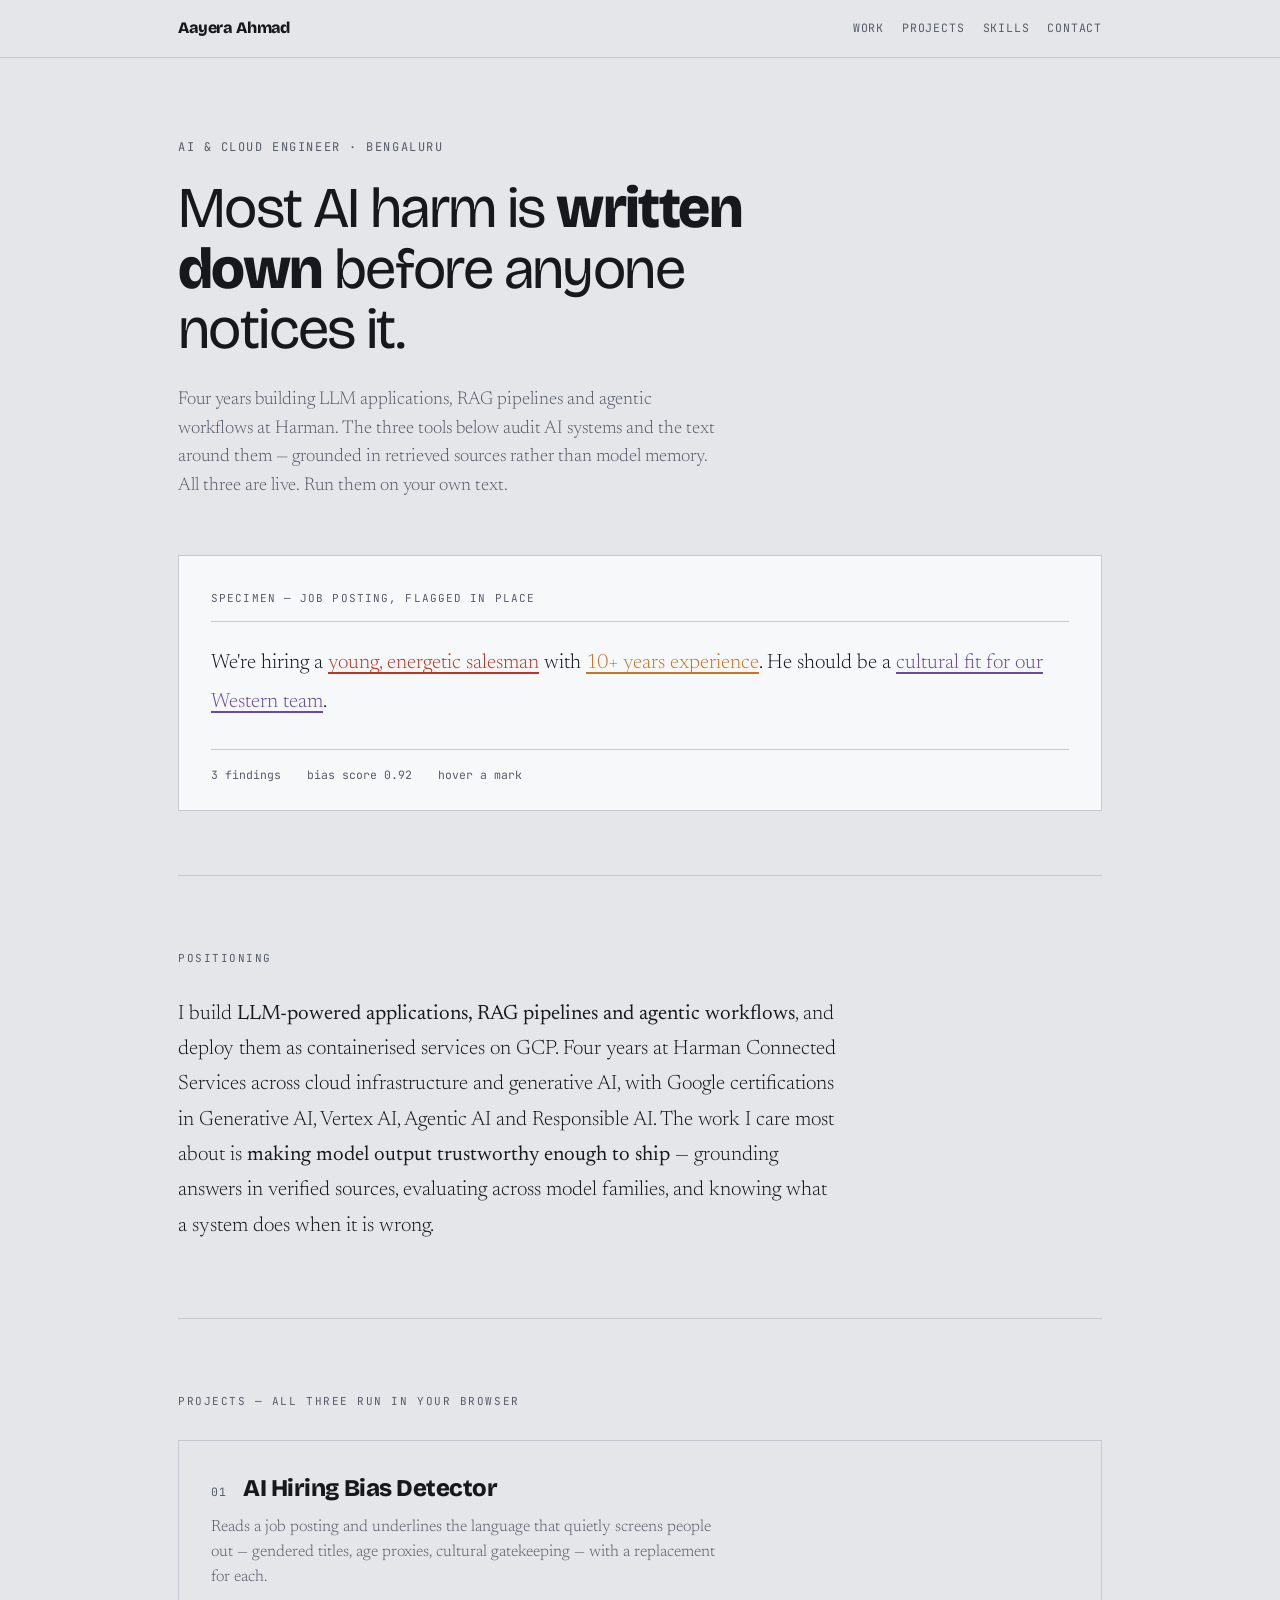
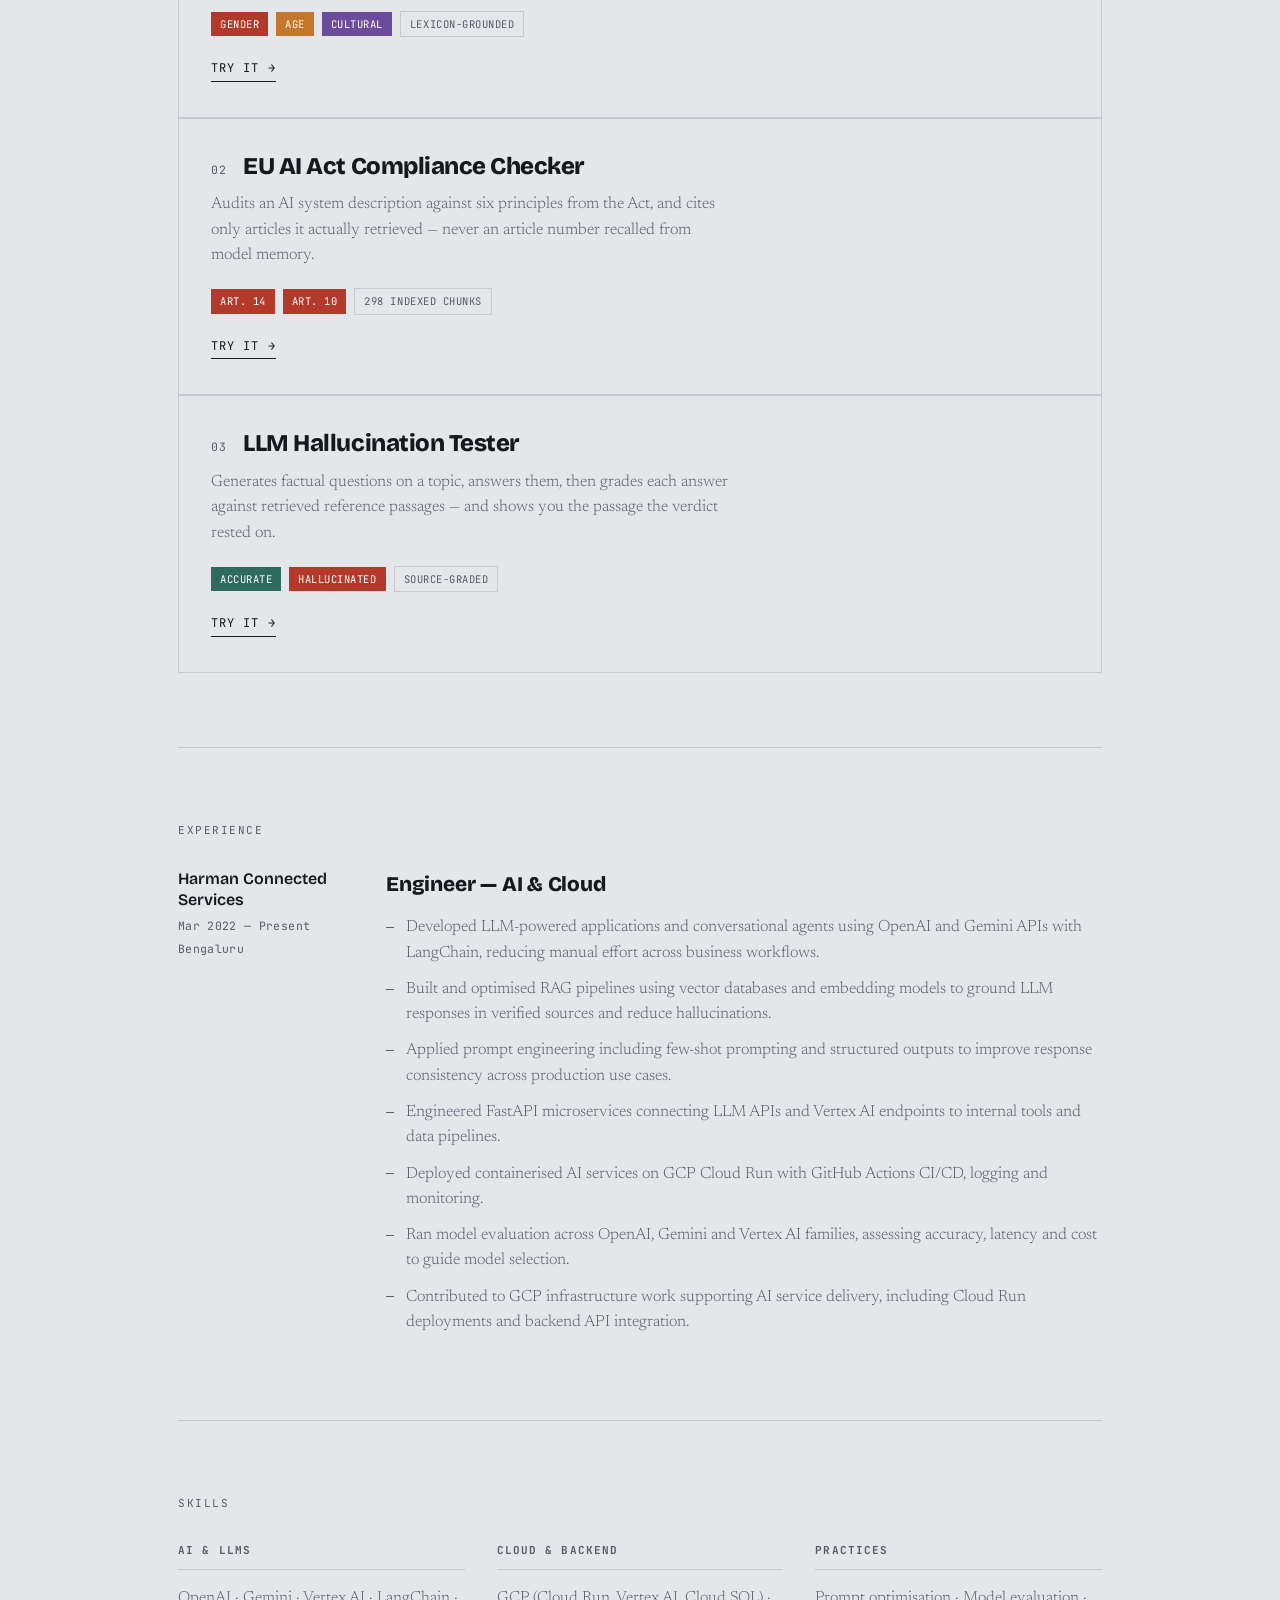
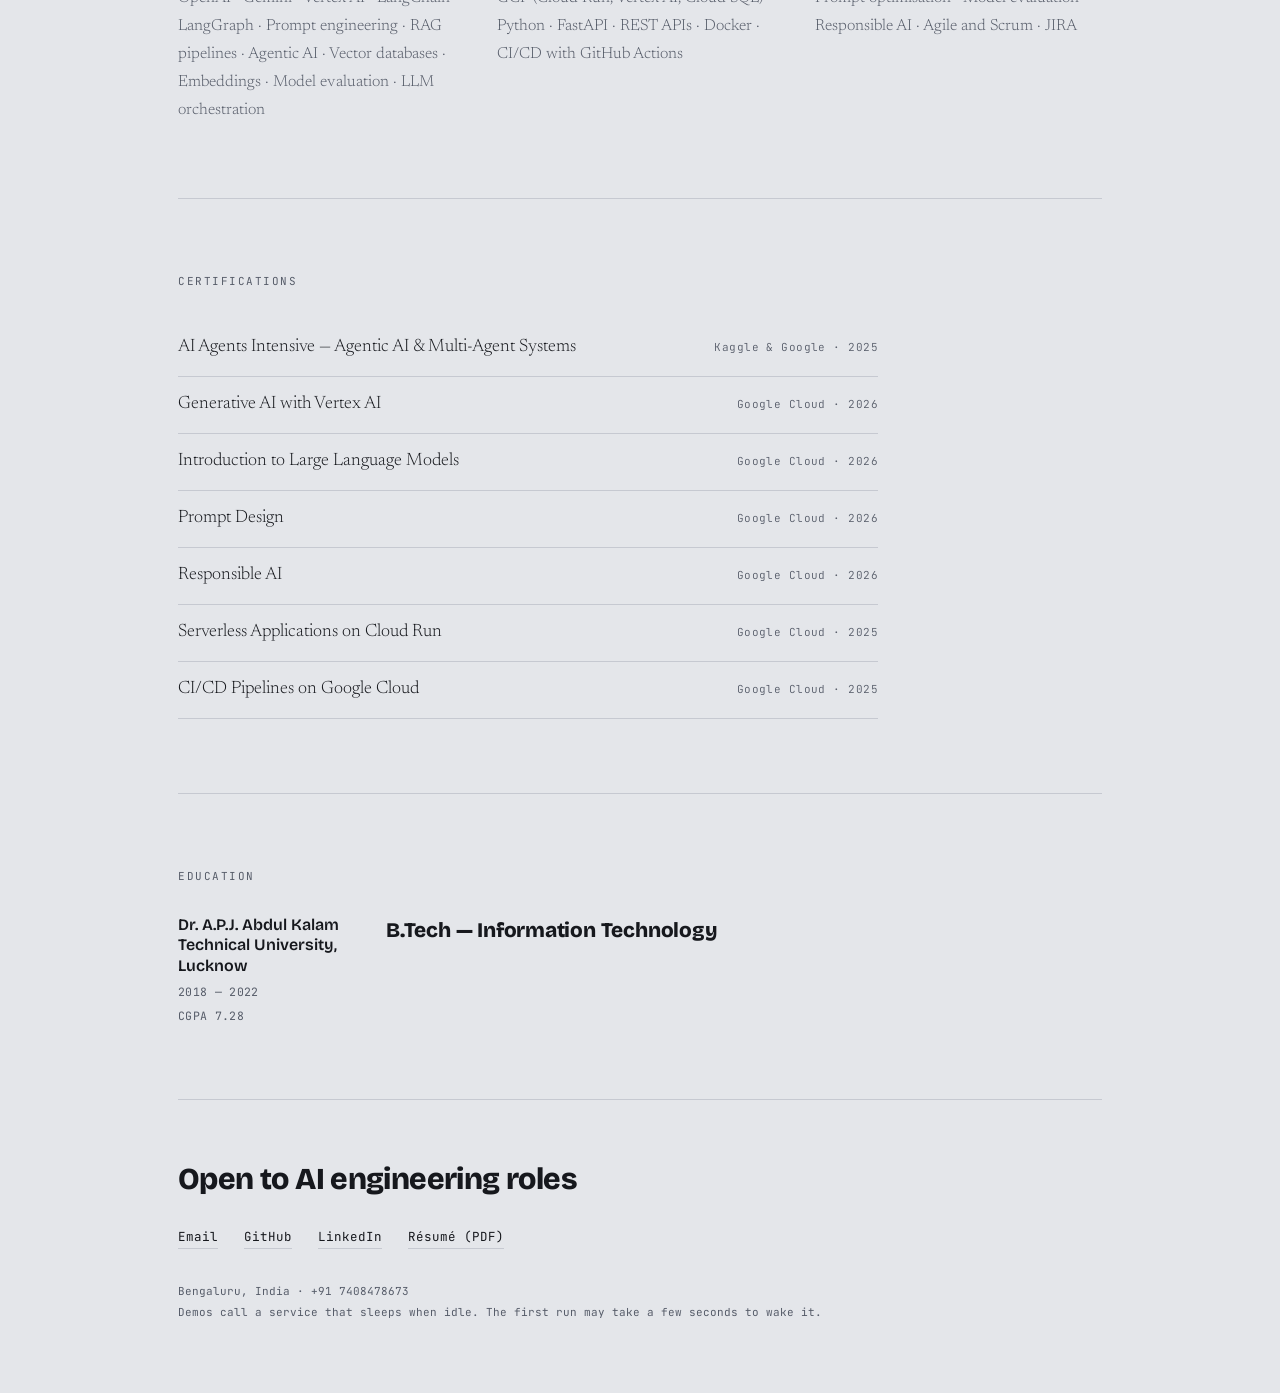
==== web/index.html @ 17062ef2 "fix: rebuild facts corpus from real Wikipedia REST API, assign feminine severity info, verify ONNX w" ====
<!DOCTYPE html>
<html lang="en">
<head>
<meta charset="utf-8">
<meta name="viewport" content="width=device-width, initial-scale=1">
<title>Aayera Ahmad — AI &amp; Cloud Engineer</title>
<meta name="description" content="AI &amp; Cloud Engineer in Bengaluru. Four years building LLM applications, RAG pipelines and agentic workflows. Three governance tools you can run in the browser.">
<meta property="og:title" content="Aayera Ahmad — AI &amp; Cloud Engineer">
<meta property="og:description" content="Three AI governance tools you can run right now: hiring bias detection, EU AI Act compliance, and hallucination measurement.">
<link rel="preconnect" href="https://fonts.googleapis.com">
<link rel="preconnect" href="https://fonts.gstatic.com" crossorigin>
<link href="https://fonts.googleapis.com/css2?family=Bricolage+Grotesque:opsz,wdth,wght@12..96,75..100,400;12..96,75..100,600;12..96,75..100,800&family=Newsreader:opsz,wght@6..72,300;6..72,400&family=JetBrains+Mono:wght@400;500&display=swap" rel="stylesheet">
<script>document.documentElement.className="js"</script>
<link rel="stylesheet" href="assets/style.css">
</head>
<body>

<header class="masthead">
  <div class="inner">
    <a class="wordmark" href="index.html">Aayera Ahmad</a>
    <nav>
      <a href="#work">Work</a><a href="#projects">Projects</a><a href="#skills">Skills</a><a href="#contact">Contact</a>
    </nav>
  </div>
</header>

<div class="wrap">

<section class="hero">
  <div class="eyebrow rv">AI &amp; Cloud Engineer · Bengaluru</div>
  <h1 class="lead rv">Most AI harm is <em>written down</em> before anyone notices it.</h1>
  <p class="lede rv">Four years building LLM applications, RAG pipelines and agentic workflows at Harman. The three tools below audit AI systems and the text around them — grounded in retrieved sources rather than model memory. All three are live. Run them on your own text.</p>

  <div class="specimen rv">
    <div class="specimen-label">Specimen — job posting, flagged in place</div>
    <p>We're hiring a <span class="flag" data-sev="gender" tabindex="0">young, energetic salesman<span class="note">age + gender</span></span> with <span class="flag" data-sev="age" tabindex="0">10+ years experience<span class="note">age proxy</span></span>. He should be a <span class="flag" data-sev="cultural" tabindex="0">cultural fit for our Western team<span class="note">cultural</span></span>.</p>
    <div class="specimen-foot"><span>3 findings</span><span>bias score 0.92</span><span>hover a mark</span></div>
  </div>
</section>

<section class="block" id="about">
  <div class="secname rv">Positioning</div>
  <p class="statement rv" id="r-summary"></p>
</section>

<section class="block" id="projects">
  <div class="secname rv">Projects — all three run in your browser</div>
  <div class="cards rv">

    <a class="pcard" href="bias.html">
      <div class="pcard-top"><span class="num">01</span><h3>AI Hiring Bias Detector</h3></div>
      <p>Reads a job posting and underlines the language that quietly screens people out — gendered titles, age proxies, cultural gatekeeping — with a replacement for each.</p>
      <div class="peek">
        <span class="pill high">gender</span><span class="pill med">age</span><span class="pill violet">cultural</span>
        <span class="pill ghost">lexicon-grounded</span>
      </div>
      <div class="go">Try it <span>→</span></div>
    </a>

    <a class="pcard" href="compliance.html">
      <div class="pcard-top"><span class="num">02</span><h3>EU AI Act Compliance Checker</h3></div>
      <p>Audits an AI system description against six principles from the Act, and cites only articles it actually retrieved — never an article number recalled from model memory.</p>
      <div class="peek">
        <span class="pill high">Art. 14</span><span class="pill high">Art. 10</span>
        <span class="pill ghost">298 indexed chunks</span>
      </div>
      <div class="go">Try it <span>→</span></div>
    </a>

    <a class="pcard" href="hallucination.html">
      <div class="pcard-top"><span class="num">03</span><h3>LLM Hallucination Tester</h3></div>
      <p>Generates factual questions on a topic, answers them, then grades each answer against retrieved reference passages — and shows you the passage the verdict rested on.</p>
      <div class="peek">
        <span class="pill clear">accurate</span><span class="pill high">hallucinated</span>
        <span class="pill ghost">source-graded</span>
      </div>
      <div class="go">Try it <span>→</span></div>
    </a>

  </div>
</section>

<section class="block" id="work">
  <div class="secname rv">Experience</div>
  <div id="r-experience" class="rv"></div>
</section>

<section class="block" id="skills">
  <div class="secname rv">Skills</div>
  <div class="skillgrid rv" id="r-skills"></div>
</section>

<section class="block" id="certs">
  <div class="secname rv">Certifications</div>
  <ul class="certlist rv" id="r-certs"></ul>
</section>

<section class="block" id="education">
  <div class="secname rv">Education</div>
  <div id="r-education" class="rv"></div>
</section>

<footer id="contact">
  <h2 class="rv">Open to AI engineering roles</h2>
  <div class="links rv" id="r-links"></div>
  <p class="fine" id="r-fine"></p>
</footer>

</div>

<script src="assets/site.js"></script>
<script>
document.addEventListener("DOMContentLoaded",function(){
  $("r-summary").innerHTML = RESUME.summary;

  $("r-experience").innerHTML = RESUME.experience.map(function(r){
    return '<div class="role"><div class="role-meta">'+
      '<div class="org">'+esc(r.org)+'</div><div class="when">'+esc(r.when)+'</div><div class="where">'+esc(r.where)+'</div></div>'+
      '<div class="role-body"><h3>'+esc(r.role)+'</h3><ul>'+
      r.bullets.map(function(b){return '<li>'+esc(b)+'</li>'}).join("")+'</ul></div></div>';
  }).join("");

  $("r-skills").innerHTML = RESUME.skills.map(function(s){
    return '<div class="skillgroup"><h4>'+esc(s.group)+'</h4><p>'+esc(s.items)+'</p></div>';
  }).join("");

  $("r-certs").innerHTML = RESUME.certifications.map(function(c){
    return '<li><span>'+esc(c.name)+'</span><span class="issuer">'+esc(c.issuer)+'</span></li>';
  }).join("");

  $("r-education").innerHTML = RESUME.education.map(function(e){
    return '<div class="role"><div class="role-meta">'+
      '<div class="org">'+esc(e.school)+'</div><div class="when">'+esc(e.when)+'</div><div class="where">'+esc(e.note)+'</div></div>'+
      '<div class="role-body"><h3>'+esc(e.degree)+'</h3></div></div>';
  }).join("");
});
</script>
</body>
</html>
---- web/assets/style.css ----
:root{
  --paper:#E4E6EA; --card:#F7F8FA; --ink:#16181D; --ink-soft:#565C69;
  --rule:#C6C9D1; --high:#B33A2B; --med:#C4772A; --low:#7A7F8C;
  --clear:#2E6B5E; --violet:#6B4C9A;
  --display:"Bricolage Grotesque",sans-serif;
  --body:"Newsreader",Georgia,serif;
  --mono:"JetBrains Mono",ui-monospace,monospace;
}
*{box-sizing:border-box;margin:0;padding:0}
html{scroll-behavior:smooth}
body{background:var(--paper);color:var(--ink);font-family:var(--body);font-size:18px;line-height:1.55;-webkit-font-smoothing:antialiased}
.wrap{max-width:980px;margin:0 auto;padding:0 28px}
a{color:inherit}
.sr{position:absolute;width:1px;height:1px;overflow:hidden;clip:rect(0 0 0 0)}

/* reveal — only hides when JS is confirmed running, so a script failure
   never leaves the page blank */
.js .rv{opacity:0;transform:translateY(14px);transition:opacity .7s cubic-bezier(.2,.7,.3,1),transform .7s cubic-bezier(.2,.7,.3,1)}
.js .rv.in{opacity:1;transform:none}

/* anchors clear the sticky header */
[id]{scroll-margin-top:78px}

/* ---------- masthead ---------- */
.masthead{position:sticky;top:0;z-index:50;background:var(--paper);border-bottom:1px solid var(--rule)}
.masthead.on-dark{background:var(--ink);border-color:#2C3038}
.masthead .inner{max-width:980px;margin:0 auto;padding:16px 28px;display:flex;justify-content:space-between;align-items:center;gap:14px}
.wordmark{font-family:var(--display);font-weight:800;font-size:16px;letter-spacing:-.01em;text-decoration:none}
.masthead.on-dark .wordmark,.masthead.on-dark nav a{color:var(--paper)}
.masthead nav{font-family:var(--mono);font-size:11.5px;letter-spacing:.07em;text-transform:uppercase}
.masthead nav a{color:var(--ink-soft);text-decoration:none;margin-left:18px}
.masthead nav a:hover{color:var(--ink)}
.masthead.on-dark nav a{color:#9BA3B0}
.masthead.on-dark nav a:hover{color:#fff}

/* ---------- home hero ---------- */
.hero{padding:80px 0 64px}
.eyebrow{font-family:var(--mono);font-size:12px;letter-spacing:.13em;text-transform:uppercase;color:var(--ink-soft);margin-bottom:22px}
h1.lead{font-family:var(--display);font-weight:400;font-size:clamp(2.1rem,5.6vw,3.6rem);line-height:1.05;letter-spacing:-.028em;max-width:16ch}
h1.lead em{font-style:normal;font-weight:800}
.lede{margin-top:26px;max-width:54ch;font-size:1.16rem;color:var(--ink-soft);font-weight:300}

.specimen{margin-top:54px;background:var(--card);border:1px solid var(--rule);padding:34px 32px 26px}
.specimen-label{font-family:var(--mono);font-size:11px;letter-spacing:.1em;text-transform:uppercase;color:var(--ink-soft);padding-bottom:14px;margin-bottom:22px;border-bottom:1px solid var(--rule)}
.specimen p{font-size:1.3rem;line-height:1.9;font-weight:300}
.flag{position:relative;cursor:help;background-image:linear-gradient(currentColor,currentColor);background-repeat:no-repeat;background-position:0 100%;background-size:0 2px;transition:background-size .55s ease}
.flag.in{background-size:100% 2px}
.flag[data-sev=gender]{color:var(--high)}
.flag[data-sev=age]{color:var(--med)}
.flag[data-sev=cultural]{color:var(--violet)}
.flag .note{position:absolute;left:0;top:calc(100% + 7px);font-family:var(--mono);font-size:10px;letter-spacing:.06em;text-transform:uppercase;white-space:nowrap;opacity:0;transition:opacity .2s;pointer-events:none}
.flag:hover .note,.flag:focus .note{opacity:1}
.specimen-foot{margin-top:26px;padding-top:16px;border-top:1px solid var(--rule);font-family:var(--mono);font-size:11.5px;color:var(--ink-soft);display:flex;gap:26px;flex-wrap:wrap}

/* ---------- sections ---------- */
section.block{padding:74px 0;border-top:1px solid var(--rule)}
.secname{font-family:var(--mono);font-size:11px;letter-spacing:.14em;text-transform:uppercase;color:var(--ink-soft);margin-bottom:30px}
h2.big{font-family:var(--display);font-weight:800;font-size:clamp(1.5rem,3.4vw,2.1rem);letter-spacing:-.02em;line-height:1.1}
.statement{font-size:1.3rem;line-height:1.7;font-weight:300;max-width:60ch}
.statement strong{font-weight:400;color:var(--ink)}

/* ---------- project cards ---------- */
.cards{display:grid;gap:2px;background:var(--rule);border:1px solid var(--rule)}
.pcard{display:block;background:var(--paper);padding:34px 32px;text-decoration:none;transition:background .25s,transform .25s}
.pcard:hover,.pcard:focus-visible{background:var(--card)}
.pcard-top{display:flex;gap:16px;align-items:baseline;flex-wrap:wrap}
.pcard .num{font-family:var(--mono);font-size:11.5px;color:var(--ink-soft);letter-spacing:.1em}
.pcard h3{font-family:var(--display);font-weight:800;font-size:1.5rem;letter-spacing:-.02em;line-height:1.15}
.pcard p{margin-top:12px;max-width:58ch;color:var(--ink-soft);font-weight:300;font-size:1.02rem}
.pcard .peek{margin-top:20px;display:flex;gap:8px;flex-wrap:wrap;align-items:center}
.pill{font-family:var(--mono);font-size:10.5px;letter-spacing:.05em;text-transform:uppercase;padding:4px 9px;color:#fff}
.pill.high{background:var(--high)} .pill.med{background:var(--med)}
.pill.violet{background:var(--violet)} .pill.clear{background:var(--clear)}
.pill.ghost{background:none;color:var(--ink-soft);border:1px solid var(--rule)}
.pcard .go{margin-top:22px;font-family:var(--mono);font-size:12px;letter-spacing:.08em;text-transform:uppercase;display:inline-flex;align-items:center;gap:9px;border-bottom:1px solid var(--ink);padding-bottom:3px}
.pcard:hover .go{color:var(--high);border-color:var(--high)}
.pcard .go span{transition:transform .25s}
.pcard:hover .go span{transform:translateX(5px)}

/* ---------- resume bits ---------- */
.role{display:grid;grid-template-columns:180px 1fr;gap:28px}
.role-meta .org{font-family:var(--display);font-weight:600;font-size:1rem;line-height:1.3}
.role-meta .when,.role-meta .where{font-family:var(--mono);font-size:11.5px;color:var(--ink-soft);margin-top:6px;letter-spacing:.03em}
.role-body h3{font-family:var(--display);font-weight:800;font-size:1.3rem;letter-spacing:-.01em;margin-bottom:14px}
.role-body ul{list-style:none}
.role-body li{position:relative;padding-left:20px;margin-bottom:11px;font-weight:300;color:var(--ink-soft);font-size:1.02rem}
.role-body li::before{content:"";position:absolute;left:0;top:.72em;width:8px;height:1px;background:var(--ink-soft)}
.skillgrid{display:grid;grid-template-columns:repeat(auto-fit,minmax(260px,1fr));gap:32px}
.skillgroup h4{font-family:var(--mono);font-size:11px;letter-spacing:.1em;text-transform:uppercase;color:var(--ink-soft);padding-bottom:10px;border-bottom:1px solid var(--rule);margin-bottom:14px}
.skillgroup p{font-weight:300;font-size:1rem;color:var(--ink-soft);line-height:1.75}
.certlist{list-style:none;max-width:70ch}
.certlist li{padding:14px 0;border-bottom:1px solid var(--rule);display:flex;justify-content:space-between;gap:20px;align-items:baseline;font-weight:300}
.certlist .issuer{font-family:var(--mono);font-size:11px;color:var(--ink-soft);letter-spacing:.04em;white-space:nowrap}

/* ---------- project page dark hero ---------- */
.phero{background:var(--ink);color:var(--paper);padding:70px 0 76px}
.phero .wrap{max-width:980px}
.phero .back{font-family:var(--mono);font-size:11.5px;letter-spacing:.08em;text-transform:uppercase;color:#9BA3B0;text-decoration:none;display:inline-flex;gap:9px;align-items:center}
.phero .back:hover{color:#fff}
.phero .num{font-family:var(--mono);font-size:11.5px;letter-spacing:.14em;color:#7A8493;margin:34px 0 16px}
.phero h1{font-family:var(--display);font-weight:800;font-size:clamp(2rem,5.2vw,3.2rem);line-height:1.05;letter-spacing:-.028em;max-width:18ch}
.phero .sub{margin-top:22px;max-width:56ch;font-size:1.14rem;color:#A8B0BC;font-weight:300}
.phero .meta{margin-top:36px;padding-top:22px;border-top:1px solid #2C3038;display:flex;gap:34px;flex-wrap:wrap;font-family:var(--mono);font-size:11px;letter-spacing:.06em;text-transform:uppercase;color:#7A8493}
.phero .meta b{display:block;color:var(--paper);font-weight:400;margin-top:6px;letter-spacing:.02em}

/* ---------- pipeline ---------- */
.pipe{display:grid;grid-template-columns:repeat(auto-fit,minmax(190px,1fr));gap:2px;background:var(--rule);border:1px solid var(--rule)}
.stage{background:var(--card);padding:24px 22px;position:relative}
.stage .n{font-family:var(--mono);font-size:10.5px;letter-spacing:.12em;color:var(--ink-soft)}
.stage h4{font-family:var(--display);font-weight:600;font-size:1.06rem;margin:10px 0 8px;line-height:1.25}
.stage p{font-size:.93rem;font-weight:300;color:var(--ink-soft);line-height:1.6}
.stage.key{background:var(--ink);color:var(--paper)}
.stage.key .n{color:#7A8493}
.stage.key p{color:#A8B0BC}

/* ---------- console ---------- */
.console{margin-top:30px;background:var(--card);border:1px solid var(--rule)}
.console-bar{display:flex;justify-content:space-between;align-items:center;padding:12px 18px;border-bottom:1px solid var(--rule);font-family:var(--mono);font-size:11px;letter-spacing:.09em;text-transform:uppercase;color:var(--ink-soft);gap:12px}
.status{display:flex;align-items:center;gap:7px}
.dot{width:6px;height:6px;border-radius:50%;background:var(--low);flex:none}
.dot.live{background:var(--clear)}
.console-body{padding:22px 20px}
.privacy{font-family:var(--mono);font-size:10.5px;line-height:1.75;color:var(--ink-soft);letter-spacing:.02em;margin-bottom:16px;padding-left:12px;border-left:2px solid var(--rule)}
label.fieldlabel{display:block;font-family:var(--mono);font-size:11px;letter-spacing:.08em;text-transform:uppercase;color:var(--ink-soft);margin-bottom:8px}
textarea,input[type=text],input[type=number],select{width:100%;font-family:var(--body);font-size:1rem;line-height:1.6;padding:13px 14px;border:1px solid var(--rule);background:#fff;color:var(--ink);resize:vertical}
select{font-family:var(--mono);font-size:.85rem}
textarea:focus,input:focus,select:focus{outline:2px solid var(--ink);outline-offset:-1px}
textarea{min-height:120px}
.row{display:flex;gap:14px;flex-wrap:wrap;align-items:flex-end;margin-top:14px}
.row>div{flex:1;min-width:150px}
.actions{display:flex;gap:10px;margin-top:16px;flex-wrap:wrap;align-items:center}
.count{font-family:var(--mono);font-size:11px;color:var(--ink-soft);margin-left:auto}
.count.over{color:var(--high)}
button{font-family:var(--mono);font-size:12px;letter-spacing:.07em;text-transform:uppercase;padding:12px 20px;border:1px solid var(--ink);background:var(--ink);color:var(--card);cursor:pointer;transition:.15s}
button:hover{background:var(--high);border-color:var(--high)}
button.ghost{background:transparent;color:var(--ink)}
button.ghost:hover{background:var(--ink);color:var(--card);border-color:var(--ink)}
button:disabled{opacity:.4;cursor:wait}
button:focus-visible,a:focus-visible,input:focus-visible,select:focus-visible,textarea:focus-visible{outline:2px solid var(--high);outline-offset:3px}

/* ---------- results ---------- */
.out{margin-top:24px;padding-top:22px;border-top:1px solid var(--rule);display:none}
.out.show{display:block}
.verdict{display:flex;align-items:baseline;gap:14px;flex-wrap:wrap;padding-bottom:16px;margin-bottom:18px;border-bottom:1px solid var(--rule)}
.verdict .big{font-family:var(--display);font-weight:800;font-size:2.1rem;letter-spacing:-.02em;line-height:1}
.verdict .cap{font-family:var(--mono);font-size:11px;letter-spacing:.09em;text-transform:uppercase;color:var(--ink-soft)}
.redline{background:#fff;border:1px solid var(--rule);padding:22px 24px;font-size:1.06rem;line-height:2.05;font-weight:300;margin-bottom:22px}
.redline mark{background:none;border-bottom:2px solid currentColor;cursor:help}
.redline mark[data-sev=gender]{color:var(--high)}
.redline mark[data-sev=age]{color:var(--med)}
.redline mark[data-sev=cultural]{color:var(--violet)}
.finding{padding:16px 0;border-bottom:1px solid var(--rule)}
.finding:last-child{border-bottom:none}
.finding-top{display:flex;gap:12px;align-items:baseline;flex-wrap:wrap;margin-bottom:8px}
.sev{font-family:var(--mono);font-size:10px;letter-spacing:.1em;text-transform:uppercase;padding:3px 7px;color:#fff;flex:none}
.sev.high{background:var(--high)} .sev.med{background:var(--med)}
.sev.low{background:var(--low)} .sev.clear{background:var(--clear)}
.finding-name{font-family:var(--display);font-weight:600;font-size:1.05rem}
.art{font-family:var(--mono);font-size:11px;color:var(--ink-soft);letter-spacing:.05em}
.finding p{font-size:.97rem;color:var(--ink-soft);font-weight:300}
.terms{display:flex;gap:6px;flex-wrap:wrap;margin:10px 0}
.term{font-family:var(--mono);font-size:11px;background:var(--paper);border:1px solid var(--rule);padding:3px 8px}
.fix{margin-top:10px;padding-left:13px;border-left:2px solid var(--clear);font-size:.95rem;color:var(--ink-soft);font-weight:300}
.src{margin-top:10px;padding:11px 14px;background:var(--paper);border:1px solid var(--rule);font-size:.86rem;font-weight:300;color:var(--ink-soft);line-height:1.65}
.src b{font-family:var(--mono);font-size:9.5px;letter-spacing:.1em;text-transform:uppercase;font-weight:400;display:block;margin-bottom:5px;color:var(--ink)}
.qa .q{font-weight:400;font-size:.99rem}
.qa .a{color:var(--ink-soft);font-weight:300;margin-top:4px;font-size:.97rem}
.err{font-family:var(--mono);font-size:11.5px;color:var(--high);line-height:1.7}

/* ---------- code / detail ---------- */
pre.code{background:var(--ink);color:#C9CFD8;font-family:var(--mono);font-size:12px;line-height:1.8;padding:22px 24px;overflow-x:auto;border:1px solid var(--ink)}
pre.code .k{color:#E0A75E}
.datapanel{background:var(--card);border:1px solid var(--rule);padding:26px 28px;max-width:70ch}
.datapanel dt{font-family:var(--mono);font-size:10.5px;letter-spacing:.1em;text-transform:uppercase;color:var(--ink);margin-top:18px}
.datapanel dt:first-child{margin-top:0}
.datapanel dd{font-weight:300;color:var(--ink-soft);font-size:.98rem;margin-top:5px}

/* ---------- next / footer ---------- */
.nextup{border-top:1px solid var(--rule);padding:58px 0}
.nextup a{display:flex;justify-content:space-between;align-items:baseline;gap:20px;text-decoration:none;flex-wrap:wrap}
.nextup .lbl{font-family:var(--mono);font-size:11px;letter-spacing:.14em;text-transform:uppercase;color:var(--ink-soft)}
.nextup h3{font-family:var(--display);font-weight:800;font-size:clamp(1.4rem,3.2vw,2rem);letter-spacing:-.02em;margin-top:10px}
.nextup a:hover h3{color:var(--high)}
footer{border-top:1px solid var(--rule);padding:56px 0 70px}
footer h2{font-family:var(--display);font-weight:800;font-size:clamp(1.4rem,3vw,1.9rem);letter-spacing:-.02em;margin-bottom:24px}
footer .links{display:flex;gap:26px;flex-wrap:wrap;font-family:var(--mono);font-size:12.5px}
footer a{text-decoration:none;border-bottom:1px solid var(--rule);padding-bottom:2px}
footer a:hover{border-color:var(--ink)}
footer .fine{margin-top:32px;font-family:var(--mono);font-size:11px;color:var(--ink-soft);line-height:1.9}

@media (max-width:720px){
  body{font-size:17px}
  .hero{padding:54px 0 44px}
  .specimen{padding:24px 20px 20px}
  .specimen p{font-size:1.1rem;line-height:1.95}
  section.block,.phero{padding-top:52px;padding-bottom:52px}
  .role{grid-template-columns:1fr;gap:14px}
  .masthead nav a{margin-left:0;margin-right:14px}
  .certlist li{flex-direction:column;gap:6px}
  .pcard{padding:26px 22px}
}
@media (prefers-reduced-motion:reduce){
  *{animation:none!important;transition:none!important}
  .rv{opacity:1;transform:none}
  .flag{background-size:100% 2px}
  html{scroll-behavior:auto}
}
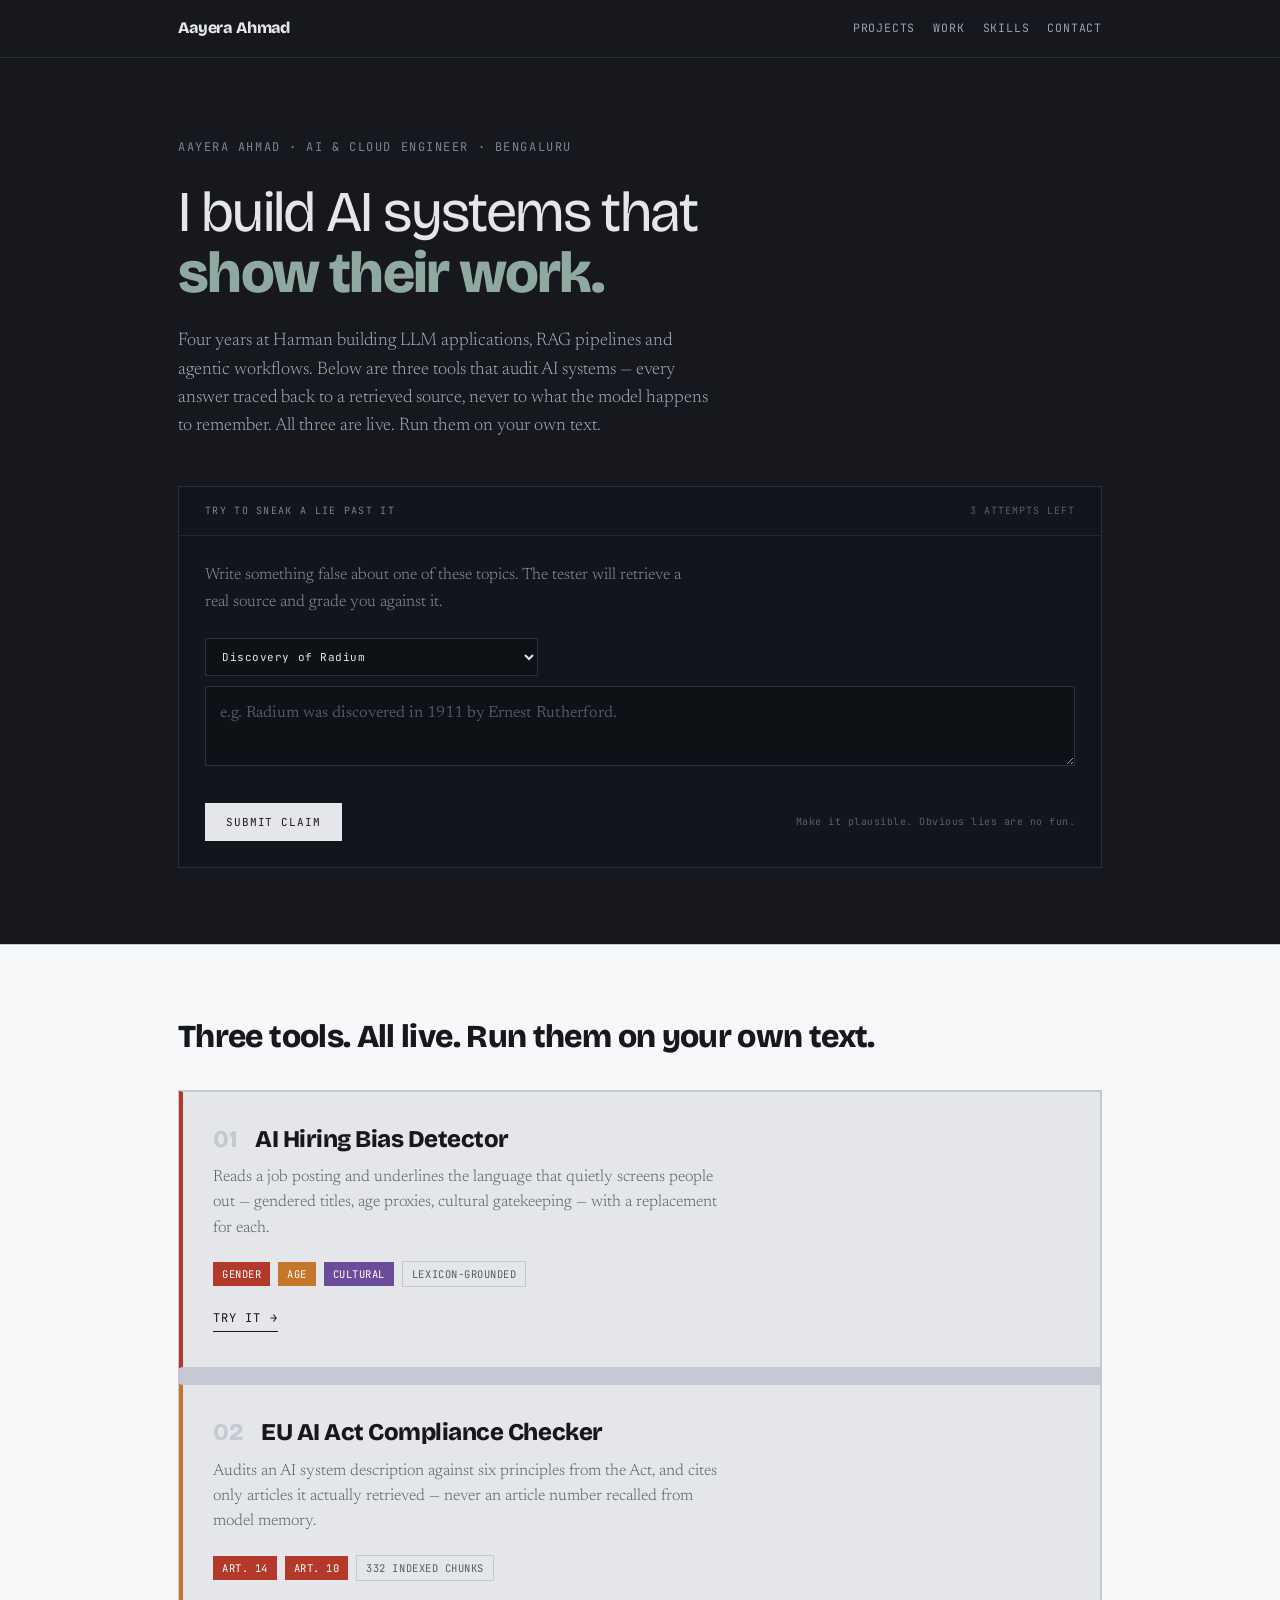
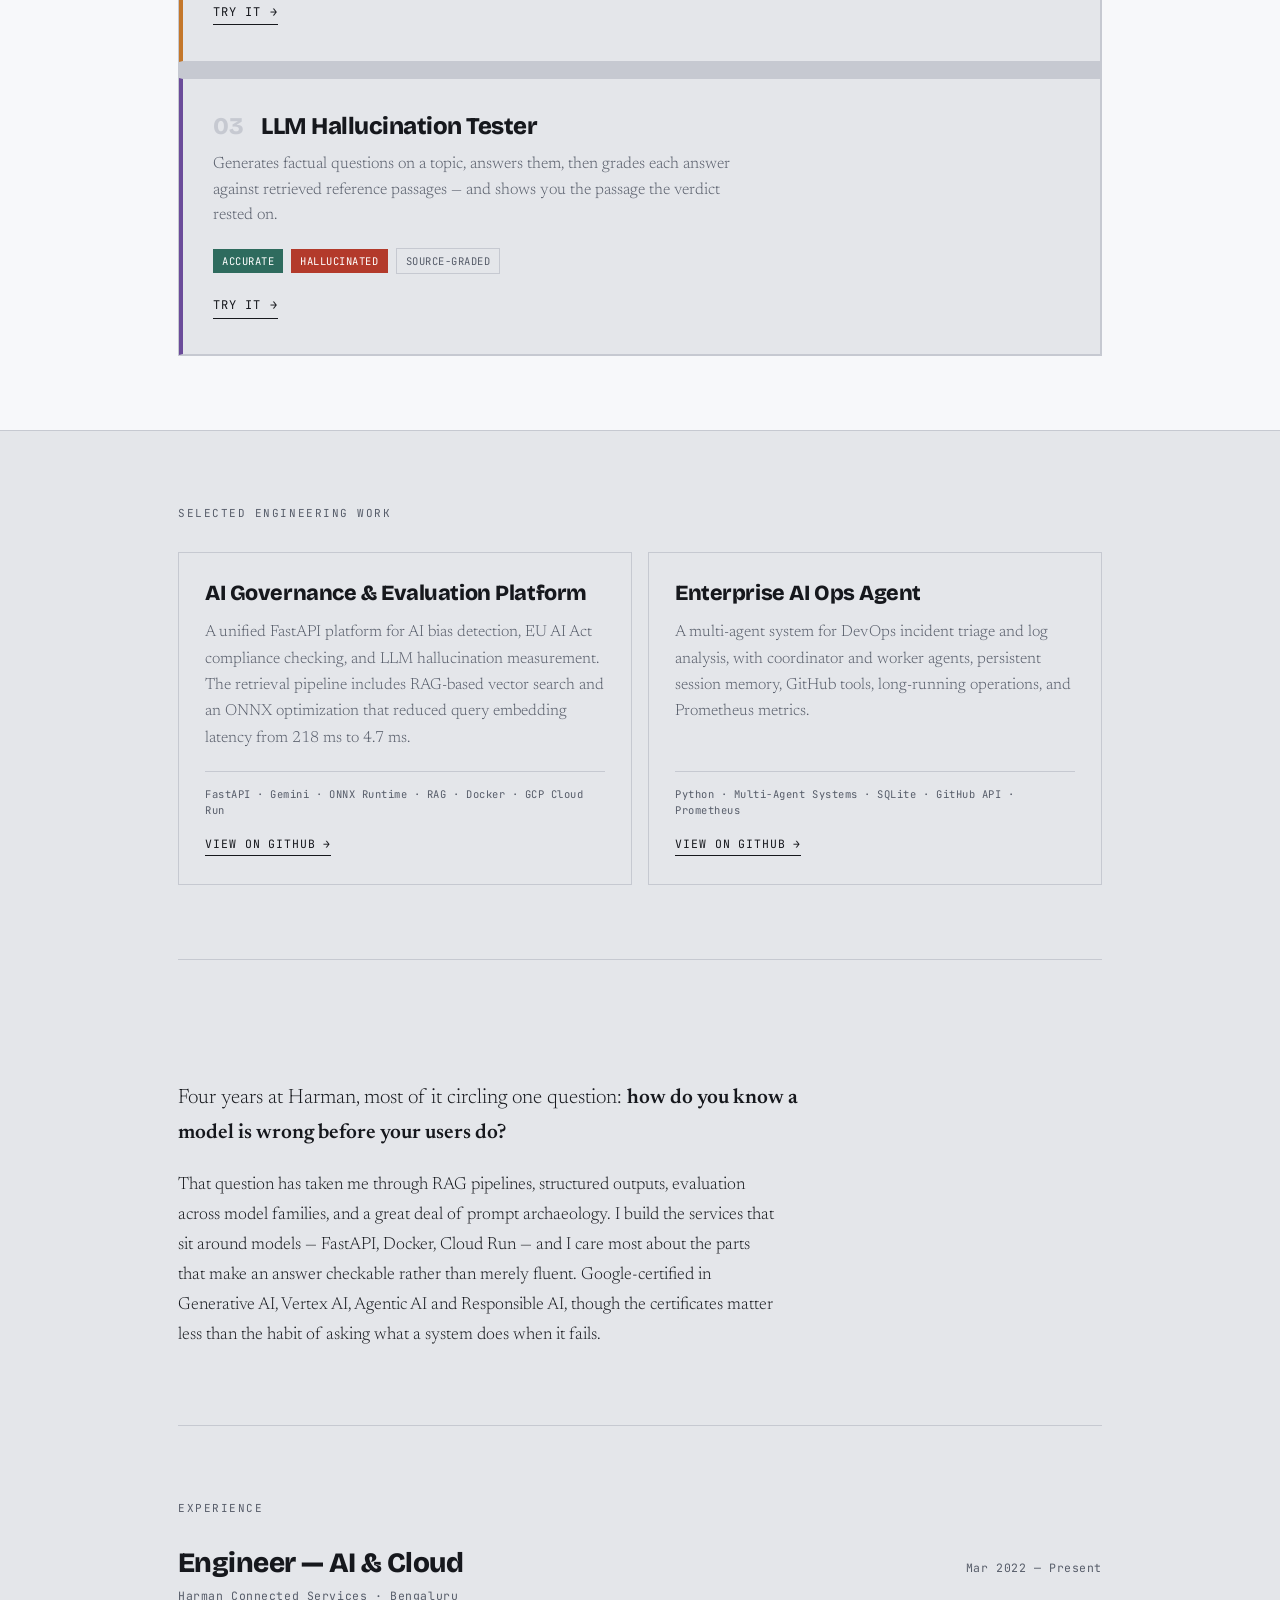
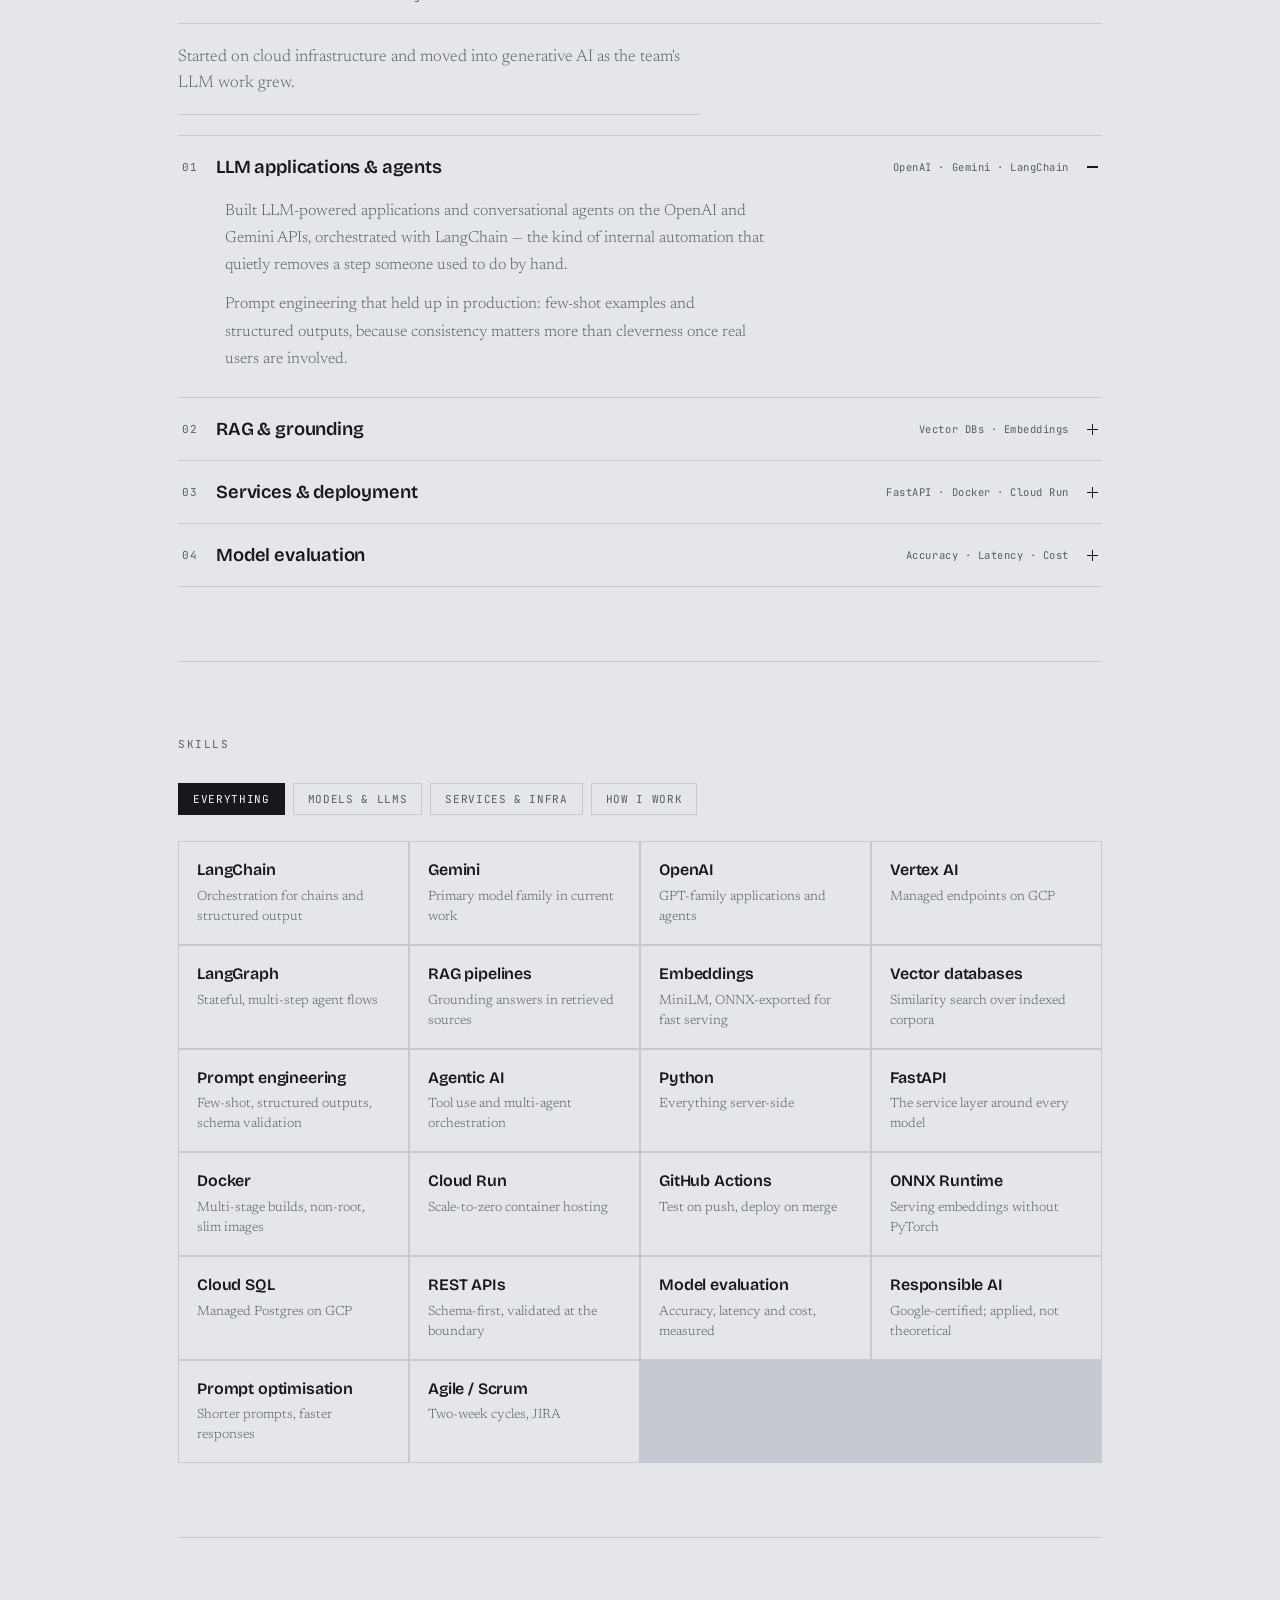
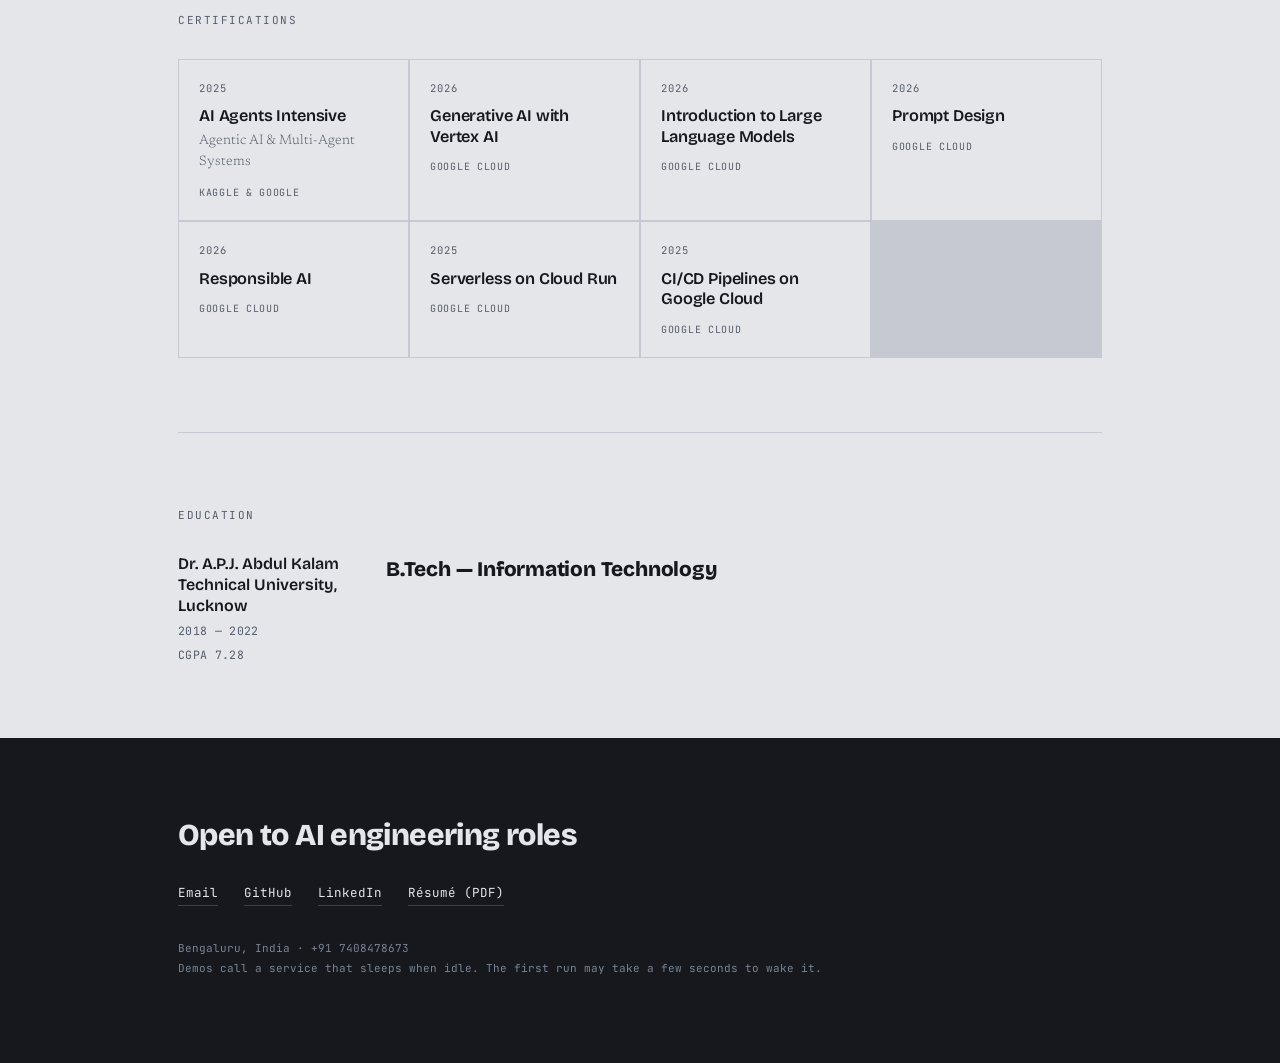
==== commit 3a1e1d8b: "docs: update README metrics and add selected engineering work to web UI" ====
--- a/web/index.html
+++ b/web/index.html
@@ -4,9 +4,12 @@
 <meta charset="utf-8">
 <meta name="viewport" content="width=device-width, initial-scale=1">
 <title>Aayera Ahmad — AI &amp; Cloud Engineer</title>
-<meta name="description" content="AI &amp; Cloud Engineer in Bengaluru. Four years building LLM applications, RAG pipelines and agentic workflows. Three governance tools you can run in the browser.">
+<meta name="description" content="AI &amp; Cloud Engineer in Bengaluru. Four years at Harman building LLM applications, RAG pipelines and agentic workflows. Three governance tools you can run in the browser.">
 <meta property="og:title" content="Aayera Ahmad — AI &amp; Cloud Engineer">
 <meta property="og:description" content="Three AI governance tools you can run right now: hiring bias detection, EU AI Act compliance, and hallucination measurement.">
+<meta property="og:type" content="profile">
+<meta property="og:url" content="https://aayera-ahmad.vercel.app/">
+<link rel="canonical" href="https://aayera-ahmad.vercel.app/">
 <link rel="preconnect" href="https://fonts.googleapis.com">
 <link rel="preconnect" href="https://fonts.gstatic.com" crossorigin>
 <link href="https://fonts.googleapis.com/css2?family=Bricolage+Grotesque:opsz,wdth,wght@12..96,75..100,400;12..96,75..100,600;12..96,75..100,800&family=Newsreader:opsz,wght@6..72,300;6..72,400&family=JetBrains+Mono:wght@400;500&display=swap" rel="stylesheet">
@@ -15,39 +18,58 @@
 </head>
 <body>
 
-<header class="masthead">
+<header class="masthead on-dark">
   <div class="inner">
     <a class="wordmark" href="index.html">Aayera Ahmad</a>
     <nav>
-      <a href="#work">Work</a><a href="#projects">Projects</a><a href="#skills">Skills</a><a href="#contact">Contact</a>
+      <a href="#projects">Projects</a><a href="#work">Work</a><a href="#skills">Skills</a><a href="#contact">Contact</a>
     </nav>
   </div>
 </header>
 
-<div class="wrap">
-
 <section class="hero">
-  <div class="eyebrow rv">AI &amp; Cloud Engineer · Bengaluru</div>
-  <h1 class="lead rv">Most AI harm is <em>written down</em> before anyone notices it.</h1>
-  <p class="lede rv">Four years building LLM applications, RAG pipelines and agentic workflows at Harman. The three tools below audit AI systems and the text around them — grounded in retrieved sources rather than model memory. All three are live. Run them on your own text.</p>
-
-  <div class="specimen rv">
-    <div class="specimen-label">Specimen — job posting, flagged in place</div>
-    <p>We're hiring a <span class="flag" data-sev="gender" tabindex="0">young, energetic salesman<span class="note">age + gender</span></span> with <span class="flag" data-sev="age" tabindex="0">10+ years experience<span class="note">age proxy</span></span>. He should be a <span class="flag" data-sev="cultural" tabindex="0">cultural fit for our Western team<span class="note">cultural</span></span>.</p>
-    <div class="specimen-foot"><span>3 findings</span><span>bias score 0.92</span><span>hover a mark</span></div>
-  </div>
-</section>
-
-<section class="block" id="about">
-  <div class="secname rv">Positioning</div>
-  <p class="statement rv" id="r-summary"></p>
-</section>
-
-<section class="block" id="projects">
-  <div class="secname rv">Projects — all three run in your browser</div>
+  <div class="inner">
+    <div class="eyebrow">Aayera Ahmad · AI &amp; Cloud Engineer · Bengaluru</div>
+    <h1 class="lead">I build AI systems that <em>show their work.</em></h1>
+    <p class="lede">Four years at Harman building LLM applications, RAG pipelines and agentic workflows. Below are three tools that audit AI systems — every answer traced back to a retrieved source, never to what the model happens to remember. All three are live. Run them on your own text.</p>
+
+    <div class="puz" id="puz">
+      <div class="puz-head">
+        <span class="puz-t">Try to sneak a lie past it</span>
+        <span class="puz-s" id="puz-prog">3 attempts left</span>
+      </div>
+
+      <div class="puz-body">
+        <p class="puz-lead">Write something false about one of these topics. The tester will retrieve a real source and grade you against it.</p>
+
+        <div class="puz-row">
+          <select id="puz-topic" aria-label="Topic">
+            <option>Discovery of Radium</option>
+            <option>The Apollo 11 mission</option>
+            <option>The EU AI Act</option>
+            <option>Photosynthesis</option>
+            <option>The Indian Space Research Organisation</option>
+          </select>
+        </div>
+        <textarea id="puz-claim" maxlength="240" rows="2" placeholder="e.g. Radium was discovered in 1911 by Ernest Rutherford."></textarea>
+
+        <div class="puz-act" id="puz-act">
+          <button class="pbtn solid" id="puz-go">Submit claim</button>
+          <span class="puz-hint" id="puz-hint">Make it plausible. Obvious lies are no fun.</span>
+        </div>
+
+        <div class="puz-out" id="puz-out"></div>
+      </div>
+    </div>
+  </div>
+</section>
+
+<section class="band-tint" id="projects">
+  <div class="inner">
+  <div class="secname rv">Three tools. All live. Run them on your own text.</div>
   <div class="cards rv">
 
-    <a class="pcard" href="bias.html">
+    <a class="pcard c1" href="bias.html">
       <div class="pcard-top"><span class="num">01</span><h3>AI Hiring Bias Detector</h3></div>
       <p>Reads a job posting and underlines the language that quietly screens people out — gendered titles, age proxies, cultural gatekeeping — with a replacement for each.</p>
       <div class="peek">
@@ -57,17 +79,17 @@
       <div class="go">Try it <span>→</span></div>
     </a>
 
-    <a class="pcard" href="compliance.html">
+    <a class="pcard c2" href="compliance.html">
       <div class="pcard-top"><span class="num">02</span><h3>EU AI Act Compliance Checker</h3></div>
       <p>Audits an AI system description against six principles from the Act, and cites only articles it actually retrieved — never an article number recalled from model memory.</p>
       <div class="peek">
         <span class="pill high">Art. 14</span><span class="pill high">Art. 10</span>
-        <span class="pill ghost">298 indexed chunks</span>
+        <span class="pill ghost">332 indexed chunks</span>
       </div>
       <div class="go">Try it <span>→</span></div>
     </a>
 
-    <a class="pcard" href="hallucination.html">
+    <a class="pcard c3" href="hallucination.html">
       <div class="pcard-top"><span class="num">03</span><h3>LLM Hallucination Tester</h3></div>
       <p>Generates factual questions on a topic, answers them, then grades each answer against retrieved reference passages — and shows you the passage the verdict rested on.</p>
       <div class="peek">
@@ -78,62 +100,186 @@
     </a>
 
   </div>
+  </div>
+</section>
+
+<div class="wrap">
+
+<section class="block" id="engineering" style="border-top:none">
+  <div class="secname rv">Selected engineering work</div>
+  <div class="eng-grid rv">
+
+    <div class="eng-card">
+      <h3>AI Governance &amp; Evaluation Platform</h3>
+      <p>A unified FastAPI platform for AI bias detection, EU AI Act compliance checking, and LLM hallucination measurement. The retrieval pipeline includes RAG-based vector search and an ONNX optimization that reduced query embedding latency from 218 ms to 4.7 ms.</p>
+      <div class="eng-tech">FastAPI · Gemini · ONNX Runtime · RAG · Docker · GCP Cloud Run</div>
+      <a class="eng-link" href="https://github.com/aayeraahmad531/governance-api" target="_blank" rel="noopener">View on GitHub <span>→</span></a>
+    </div>
+
+    <div class="eng-card">
+      <h3>Enterprise AI Ops Agent</h3>
+      <p>A multi-agent system for DevOps incident triage and log analysis, with coordinator and worker agents, persistent session memory, GitHub tools, long-running operations, and Prometheus metrics.</p>
+      <div class="eng-tech">Python · Multi-Agent Systems · SQLite · GitHub API · Prometheus</div>
+      <a class="eng-link" href="https://github.com/aayeraahmad531/enterprise-ops-agent" target="_blank" rel="noopener">View on GitHub <span>→</span></a>
+    </div>
+
+  </div>
+</section>
+
+<section class="block" id="about">
+  <div class="secname rv">What I actually do</div>
+  <p class="statement rv">Four years at Harman, most of it circling one question: <strong>how do you know a model is wrong before your users do?</strong></p>
+  <p class="statement rv" style="margin-top:20px;font-size:1.1rem">That question has taken me through RAG pipelines, structured outputs, evaluation across model families, and a great deal of prompt archaeology. I build the services that sit around models — FastAPI, Docker, Cloud Run — and I care most about the parts that make an answer checkable rather than merely fluent. Google-certified in Generative AI, Vertex AI, Agentic AI and Responsible AI, though the certificates matter less than the habit of asking what a system does when it fails.</p>
 </section>
 
 <section class="block" id="work">
   <div class="secname rv">Experience</div>
-  <div id="r-experience" class="rv"></div>
+  <div class="roleline rv">
+    <div>
+      <h3 class="rolename">Engineer — AI &amp; Cloud</h3>
+      <div class="roleorg">Harman Connected Services · Bengaluru</div>
+    </div>
+    <div class="roledate">Mar 2022 — Present</div>
+  </div>
+  <p class="role-intro rv">Started on cloud infrastructure and moved into generative AI as the team's LLM work grew.</p>
+
+  <div class="acc rv">
+    <div class="acc-item" data-open="1">
+      <button class="acc-head" aria-expanded="true">
+        <span class="acc-n">01</span>
+        <span class="acc-t">LLM applications &amp; agents</span>
+        <span class="acc-tags">OpenAI · Gemini · LangChain</span>
+        <span class="acc-i" aria-hidden="true"></span>
+      </button>
+      <div class="acc-body"><div class="acc-inner">
+        <p>Built LLM-powered applications and conversational agents on the OpenAI and Gemini APIs, orchestrated with LangChain — the kind of internal automation that quietly removes a step someone used to do by hand.</p>
+        <p>Prompt engineering that held up in production: few-shot examples and structured outputs, because consistency matters more than cleverness once real users are involved.</p>
+      </div></div>
+    </div>
+
+    <div class="acc-item">
+      <button class="acc-head" aria-expanded="false">
+        <span class="acc-n">02</span>
+        <span class="acc-t">RAG &amp; grounding</span>
+        <span class="acc-tags">Vector DBs · Embeddings</span>
+        <span class="acc-i" aria-hidden="true"></span>
+      </button>
+      <div class="acc-body"><div class="acc-inner">
+        <p>Built and optimised RAG pipelines using vector databases and embedding models, specifically to stop a model answering from memory when a verified source exists.</p>
+        <p>This is the work I care most about — the difference between an answer that sounds right and one you can trace back to something.</p>
+      </div></div>
+    </div>
+
+    <div class="acc-item">
+      <button class="acc-head" aria-expanded="false">
+        <span class="acc-n">03</span>
+        <span class="acc-t">Services &amp; deployment</span>
+        <span class="acc-tags">FastAPI · Docker · Cloud Run</span>
+        <span class="acc-i" aria-hidden="true"></span>
+      </button>
+      <div class="acc-body"><div class="acc-inner">
+        <p>Engineered FastAPI microservices connecting LLM APIs and Vertex AI endpoints to internal tools and data pipelines.</p>
+        <p>Deployed containerised AI services on GCP Cloud Run with GitHub Actions CI/CD, logging and monitoring — so shipping is boring and repeatable.</p>
+      </div></div>
+    </div>
+
+    <div class="acc-item">
+      <button class="acc-head" aria-expanded="false">
+        <span class="acc-n">04</span>
+        <span class="acc-t">Model evaluation</span>
+        <span class="acc-tags">Accuracy · Latency · Cost</span>
+        <span class="acc-i" aria-hidden="true"></span>
+      </button>
+      <div class="acc-body"><div class="acc-inner">
+        <p>Ran evaluation across the OpenAI, Gemini and Vertex AI families, comparing accuracy, latency and cost side by side so model choice was a decision rather than a default.</p>
+        <p>Also contributed to GCP infrastructure supporting AI service delivery, including Cloud Run deployments and backend API integration.</p>
+      </div></div>
+    </div>
+  </div>
 </section>
 
 <section class="block" id="skills">
   <div class="secname rv">Skills</div>
-  <div class="skillgrid rv" id="r-skills"></div>
+  <div class="filters rv" role="group" aria-label="Filter skills">
+    <button class="filt on" data-f="all">Everything</button>
+    <button class="filt" data-f="ai">Models &amp; LLMs</button>
+    <button class="filt" data-f="cloud">Services &amp; infra</button>
+    <button class="filt" data-f="practice">How I work</button>
+  </div>
+  <div class="tiles rv" id="tiles">
+      <div class="tile" data-cat="ai"><span class="tname">LangChain</span><span class="tnote">Orchestration for chains and structured output</span></div>
+      <div class="tile" data-cat="ai"><span class="tname">Gemini</span><span class="tnote">Primary model family in current work</span></div>
+      <div class="tile" data-cat="ai"><span class="tname">OpenAI</span><span class="tnote">GPT-family applications and agents</span></div>
+      <div class="tile" data-cat="ai"><span class="tname">Vertex AI</span><span class="tnote">Managed endpoints on GCP</span></div>
+      <div class="tile" data-cat="ai"><span class="tname">LangGraph</span><span class="tnote">Stateful, multi-step agent flows</span></div>
+      <div class="tile" data-cat="ai"><span class="tname">RAG pipelines</span><span class="tnote">Grounding answers in retrieved sources</span></div>
+      <div class="tile" data-cat="ai"><span class="tname">Embeddings</span><span class="tnote">MiniLM, ONNX-exported for fast serving</span></div>
+      <div class="tile" data-cat="ai"><span class="tname">Vector databases</span><span class="tnote">Similarity search over indexed corpora</span></div>
+      <div class="tile" data-cat="ai"><span class="tname">Prompt engineering</span><span class="tnote">Few-shot, structured outputs, schema validation</span></div>
+      <div class="tile" data-cat="ai"><span class="tname">Agentic AI</span><span class="tnote">Tool use and multi-agent orchestration</span></div>
+      <div class="tile" data-cat="cloud"><span class="tname">Python</span><span class="tnote">Everything server-side</span></div>
+      <div class="tile" data-cat="cloud"><span class="tname">FastAPI</span><span class="tnote">The service layer around every model</span></div>
+      <div class="tile" data-cat="cloud"><span class="tname">Docker</span><span class="tnote">Multi-stage builds, non-root, slim images</span></div>
+      <div class="tile" data-cat="cloud"><span class="tname">Cloud Run</span><span class="tnote">Scale-to-zero container hosting</span></div>
+      <div class="tile" data-cat="cloud"><span class="tname">GitHub Actions</span><span class="tnote">Test on push, deploy on merge</span></div>
+      <div class="tile" data-cat="cloud"><span class="tname">ONNX Runtime</span><span class="tnote">Serving embeddings without PyTorch</span></div>
+      <div class="tile" data-cat="cloud"><span class="tname">Cloud SQL</span><span class="tnote">Managed Postgres on GCP</span></div>
+      <div class="tile" data-cat="cloud"><span class="tname">REST APIs</span><span class="tnote">Schema-first, validated at the boundary</span></div>
+      <div class="tile" data-cat="practice"><span class="tname">Model evaluation</span><span class="tnote">Accuracy, latency and cost, measured</span></div>
+      <div class="tile" data-cat="practice"><span class="tname">Responsible AI</span><span class="tnote">Google-certified; applied, not theoretical</span></div>
+      <div class="tile" data-cat="practice"><span class="tname">Prompt optimisation</span><span class="tnote">Shorter prompts, faster responses</span></div>
+      <div class="tile" data-cat="practice"><span class="tname">Agile / Scrum</span><span class="tnote">Two-week cycles, JIRA</span></div>
+  </div>
 </section>
 
 <section class="block" id="certs">
   <div class="secname rv">Certifications</div>
-  <ul class="certlist rv" id="r-certs"></ul>
+  <div class="certgrid rv">
+    <div class="cert"><div class="cyr">2025</div><div class="ct">AI Agents Intensive</div><div class="csub">Agentic AI &amp; Multi-Agent Systems</div><div class="ciss">Kaggle &amp; Google</div></div>
+    <div class="cert"><div class="cyr">2026</div><div class="ct">Generative AI with Vertex AI</div><div class="ciss">Google Cloud</div></div>
+    <div class="cert"><div class="cyr">2026</div><div class="ct">Introduction to Large Language Models</div><div class="ciss">Google Cloud</div></div>
+    <div class="cert"><div class="cyr">2026</div><div class="ct">Prompt Design</div><div class="ciss">Google Cloud</div></div>
+    <div class="cert"><div class="cyr">2026</div><div class="ct">Responsible AI</div><div class="ciss">Google Cloud</div></div>
+    <div class="cert"><div class="cyr">2025</div><div class="ct">Serverless on Cloud Run</div><div class="ciss">Google Cloud</div></div>
+    <div class="cert"><div class="cyr">2025</div><div class="ct">CI/CD Pipelines on Google Cloud</div><div class="ciss">Google Cloud</div></div>
+  </div>
 </section>
 
 <section class="block" id="education">
   <div class="secname rv">Education</div>
-  <div id="r-education" class="rv"></div>
-</section>
-
-<footer id="contact">
+  <div class="role rv">
+    <div class="role-meta">
+      <div class="org">Dr. A.P.J. Abdul Kalam Technical University, Lucknow</div>
+      <div class="when">2018 — 2022</div>
+      <div class="where">CGPA 7.28</div>
+    </div>
+    <div class="role-body">
+      <h3>B.Tech — Information Technology</h3>
+    </div>
+  </div>
+</section>
+
+</div>
+
+<footer id="contact" class="band-dark">
+  <div class="inner">
   <h2 class="rv">Open to AI engineering roles</h2>
-  <div class="links rv" id="r-links"></div>
-  <p class="fine" id="r-fine"></p>
+  <div class="links rv">
+    <a href="mailto:aayera1029@gmail.com">Email</a>
+    <a href="https://github.com/aayeraahmad531" target="_blank" rel="noopener">GitHub</a>
+    <a href="https://linkedin.com/in/aayeraahmad531" target="_blank" rel="noopener">LinkedIn</a>
+    <a href="Aayera_Ahmad_CV.pdf">Résumé (PDF)</a>
+  </div>
+  <p class="fine">
+    Bengaluru, India · +91 7408478673<br>
+    Demos call a service that sleeps when idle. The first run may take a few seconds to wake it.
+  </p>
+  </div>
 </footer>
-
-</div>
 
 <script src="assets/site.js"></script>
 <script>
-document.addEventListener("DOMContentLoaded",function(){
-  $("r-summary").innerHTML = RESUME.summary;
-
-  $("r-experience").innerHTML = RESUME.experience.map(function(r){
-    return '<div class="role"><div class="role-meta">'+
-      '<div class="org">'+esc(r.org)+'</div><div class="when">'+esc(r.when)+'</div><div class="where">'+esc(r.where)+'</div></div>'+
-      '<div class="role-body"><h3>'+esc(r.role)+'</h3><ul>'+
-      r.bullets.map(function(b){return '<li>'+esc(b)+'</li>'}).join("")+'</ul></div></div>';
-  }).join("");
-
-  $("r-skills").innerHTML = RESUME.skills.map(function(s){
-    return '<div class="skillgroup"><h4>'+esc(s.group)+'</h4><p>'+esc(s.items)+'</p></div>';
-  }).join("");
-
-  $("r-certs").innerHTML = RESUME.certifications.map(function(c){
-    return '<li><span>'+esc(c.name)+'</span><span class="issuer">'+esc(c.issuer)+'</span></li>';
-  }).join("");
-
-  $("r-education").innerHTML = RESUME.education.map(function(e){
-    return '<div class="role"><div class="role-meta">'+
-      '<div class="org">'+esc(e.school)+'</div><div class="when">'+esc(e.when)+'</div><div class="where">'+esc(e.note)+'</div></div>'+
-      '<div class="role-body"><h3>'+esc(e.degree)+'</h3></div></div>';
-  }).join("");
-});
+document.addEventListener("DOMContentLoaded",function(){markLive("bias");count("bias");warmOn("in-bias")});
 </script>
 </body>
 </html>
--- a/web/assets/style.css
+++ b/web/assets/style.css
@@ -34,7 +34,16 @@
 .masthead.on-dark nav a:hover{color:#fff}
 
 /* ---------- home hero ---------- */
-.hero{padding:80px 0 64px}
+/* ---------- home hero: dark band ---------- */
+.hero{background:var(--ink);color:var(--paper);padding:0;margin-bottom:0}
+.hero .inner{max-width:980px;margin:0 auto;padding:80px 28px 76px}
+.hero .eyebrow{color:#7A8493;margin-bottom:26px}
+h1.lead{font-family:var(--display);font-weight:800;font-size:clamp(2.2rem,6vw,4rem);line-height:.98;letter-spacing:-.035em;max-width:15ch}
+h1.lead em{font-style:normal;font-weight:400;color:#8FA8A0}
+.hero .lede{margin-top:24px;max-width:54ch;font-size:1.14rem;color:#A8B0BC;font-weight:300}
+
+
+.hero{padding:0}
 .eyebrow{font-family:var(--mono);font-size:12px;letter-spacing:.13em;text-transform:uppercase;color:var(--ink-soft);margin-bottom:22px}
 h1.lead{font-family:var(--display);font-weight:400;font-size:clamp(2.1rem,5.6vw,3.6rem);line-height:1.05;letter-spacing:-.028em;max-width:16ch}
 h1.lead em{font-style:normal;font-weight:800}
@@ -43,13 +52,16 @@
 .specimen{margin-top:54px;background:var(--card);border:1px solid var(--rule);padding:34px 32px 26px}
 .specimen-label{font-family:var(--mono);font-size:11px;letter-spacing:.1em;text-transform:uppercase;color:var(--ink-soft);padding-bottom:14px;margin-bottom:22px;border-bottom:1px solid var(--rule)}
 .specimen p{font-size:1.3rem;line-height:1.9;font-weight:300}
-.flag{position:relative;cursor:help;background-image:linear-gradient(currentColor,currentColor);background-repeat:no-repeat;background-position:0 100%;background-size:0 2px;transition:background-size .55s ease}
+.flag{position:relative;background-image:linear-gradient(currentColor,currentColor);background-repeat:no-repeat;background-position:0 100%;background-size:0 2px;transition:background-size .55s ease}
 .flag.in{background-size:100% 2px}
 .flag[data-sev=gender]{color:var(--high)}
 .flag[data-sev=age]{color:var(--med)}
 .flag[data-sev=cultural]{color:var(--violet)}
-.flag .note{position:absolute;left:0;top:calc(100% + 7px);font-family:var(--mono);font-size:10px;letter-spacing:.06em;text-transform:uppercase;white-space:nowrap;opacity:0;transition:opacity .2s;pointer-events:none}
-.flag:hover .note,.flag:focus .note{opacity:1}
+.findings{list-style:none;margin-top:28px;padding-top:22px;border-top:1px solid var(--rule)}
+.findings li{display:flex;gap:12px;align-items:baseline;flex-wrap:wrap;font-size:.97rem;font-weight:300;color:var(--ink-soft);line-height:1.65;margin-bottom:13px}
+.findings li:last-child{margin-bottom:0}
+.tag{font-family:var(--mono);font-size:9.5px;letter-spacing:.1em;text-transform:uppercase;padding:3px 7px;color:#fff;flex:none}
+.tag.gender{background:var(--high)} .tag.age{background:var(--med)} .tag.cultural{background:var(--violet)}
 .specimen-foot{margin-top:26px;padding-top:16px;border-top:1px solid var(--rule);font-family:var(--mono);font-size:11.5px;color:var(--ink-soft);display:flex;gap:26px;flex-wrap:wrap}
 
 /* ---------- sections ---------- */
@@ -59,12 +71,167 @@
 .statement{font-size:1.3rem;line-height:1.7;font-weight:300;max-width:60ch}
 .statement strong{font-weight:400;color:var(--ink)}
 
+
+
+/* ---------- hero live demo ---------- */
+.livebox{margin-top:44px;background:var(--paper);border:1px solid #2C3038;box-shadow:0 18px 60px rgba(0,0,0,.45)}
+.livebox-bar{display:flex;justify-content:space-between;align-items:center;gap:12px;
+  padding:13px 20px;border-bottom:1px solid var(--rule);background:var(--card);
+  font-family:var(--mono);font-size:11px;letter-spacing:.09em;text-transform:uppercase;color:var(--ink-soft)}
+.livebox-body{padding:22px 20px 20px;color:var(--ink)}
+.livebox-body textarea{min-height:96px;font-size:1.02rem}
+.livebox .privacy{margin:16px 0 0;font-size:10px;color:var(--low);border-left:none;padding-left:0}
+.livebox .out{margin-top:20px;padding-top:20px}
+.livebox .verdict .big{font-size:1.9rem}
+
+/* ---------- full-bleed bands ---------- */
+.band-tint{background:var(--card);border-top:1px solid var(--rule);border-bottom:1px solid var(--rule);padding:74px 0}
+.band-tint .inner{max-width:980px;margin:0 auto;padding:0 28px}
+.band-tint .secname{font-family:var(--display);font-weight:800;font-size:clamp(1.4rem,3.2vw,2rem);letter-spacing:-.02em;text-transform:none;color:var(--ink);margin-bottom:34px;line-height:1.15}
+
+.band-dark{background:var(--ink);color:var(--paper);border:none;padding:74px 0 84px;margin-top:0}
+.band-dark .inner{max-width:980px;margin:0 auto;padding:0 28px}
+.band-dark h2{color:var(--paper)}
+.band-dark .links a{color:var(--paper);border-bottom-color:#3A414C}
+.band-dark .links a:hover{border-bottom-color:var(--paper)}
+.band-dark .fine{color:#7A8493}
+
+/* cards get more presence */
+.cards{gap:0;border:none;background:none;display:grid}
+.pcard{background:var(--paper);border:1px solid var(--rule);border-left-width:4px;margin-bottom:14px;padding:32px 34px 32px 30px}
+.pcard:last-child{margin-bottom:0}
+.pcard:hover,.pcard:focus-visible{background:#fff;border-color:var(--ink-soft)}
+.pcard h3{font-size:1.6rem}
+
+
+
+/* ---------- hero system strip ---------- */
+.pulse{width:6px;height:6px;border-radius:50%;background:#6E7885;flex:none}
+.pulse.ok{background:var(--clear);animation:beat 2.4s ease-in-out infinite}
+.pulse.bad{background:var(--high)}
+@keyframes beat{0%,100%{opacity:1;box-shadow:0 0 0 0 rgba(46,107,94,.55)}50%{opacity:.85;box-shadow:0 0 0 5px rgba(46,107,94,0)}}
+
+
+
+
+/* ---------- hero: generative flow field ---------- */
+.pulse{width:6px;height:6px;border-radius:50%;background:#6E7885;flex:none}
+.pulse.ok{background:var(--clear);animation:beat 2.4s ease-in-out infinite}
+.pulse.bad{background:var(--high)}
+@keyframes beat{0%,100%{opacity:1;box-shadow:0 0 0 0 rgba(46,107,94,.5)}50%{opacity:.8;box-shadow:0 0 0 5px rgba(46,107,94,0)}}
+
+
+/* ---------- hero: live panel over generative field ---------- */
+.pulse{width:6px;height:6px;border-radius:50%;background:#6E7885;flex:none}
+.pulse.ok{background:var(--clear);animation:beat 2.4s ease-in-out infinite}
+.pulse.bad{background:var(--high)}
+@keyframes beat{0%,100%{opacity:1;box-shadow:0 0 0 0 rgba(46,107,94,.5)}50%{opacity:.8;box-shadow:0 0 0 5px rgba(46,107,94,0)}}
+
+
+
+
+/* ---------- hero: hallucination challenge ---------- */
+.puz{margin-top:46px;border:1px solid #2A303A;background:#12161C}
+.puz-head{display:flex;justify-content:space-between;align-items:center;gap:16px;flex-wrap:wrap;
+  padding:16px 26px;border-bottom:1px solid #22272F}
+.puz-t{font-family:var(--mono);font-size:10px;letter-spacing:.13em;text-transform:uppercase;color:#79838F}
+.puz-s{font-family:var(--mono);font-size:10px;letter-spacing:.1em;text-transform:uppercase;color:#565F6C}
+.puz-body{padding:26px}
+.puz-topic{font-family:var(--mono);font-size:9.5px;letter-spacing:.14em;text-transform:uppercase;color:#6E7885;margin-bottom:14px}
+.puz-claim{font-size:clamp(1.1rem,2.5vw,1.45rem);line-height:1.6;font-weight:300;color:var(--paper);max-width:52ch;min-height:2.4em}
+.puz-act{display:flex;align-items:center;gap:10px;flex-wrap:wrap;margin-top:26px}
+.pbtn{font-family:var(--mono);font-size:11px;letter-spacing:.08em;text-transform:uppercase;padding:11px 20px;
+  border:1px solid #3A414C;background:none;color:var(--paper);cursor:pointer;transition:.15s}
+.pbtn:hover{background:var(--paper);border-color:var(--paper);color:var(--ink)}
+.pbtn.solid{background:var(--paper);border-color:var(--paper);color:var(--ink)}
+.pbtn.solid:hover{background:var(--high);border-color:var(--high);color:#fff}
+.puz-hint{font-family:var(--mono);font-size:10px;letter-spacing:.05em;color:#565F6C;margin-left:auto}
+.puz-out{display:none;margin-top:24px;padding-top:22px;border-top:1px solid #22272F}
+.puz-out.show{display:block}
+.pverdict{display:flex;align-items:center;gap:12px;flex-wrap:wrap}
+.pv{font-family:var(--mono);font-size:9.5px;letter-spacing:.11em;text-transform:uppercase;padding:4px 9px;color:#fff}
+.pv.ok{background:var(--clear)} .pv.hal{background:var(--high)}
+.pverdict em{font-style:normal;font-family:var(--display);font-weight:800;font-size:1.05rem;letter-spacing:-.02em;color:var(--paper)}
+.psrc{margin-top:16px;padding:14px 16px;background:#0E1116;border:1px solid #22272F;
+  font-size:.9rem;font-weight:300;color:#8A94A2;line-height:1.7}
+.psrc b{display:block;font-family:var(--mono);font-size:8.5px;letter-spacing:.12em;text-transform:uppercase;
+  font-weight:400;color:#6E7885;margin-bottom:7px}
+
+.puz-lead{font-size:1.02rem;font-weight:300;color:#8A94A2;line-height:1.65;max-width:54ch;margin-bottom:22px}
+.puz-row{margin-bottom:10px}
+#puz-topic{width:auto;min-width:260px;background:#0E1116;border:1px solid #2A303A;color:var(--paper);
+  font-family:var(--mono);font-size:11px;letter-spacing:.05em;padding:10px 12px}
+#puz-claim{width:100%;background:#0E1116;border:1px solid #2A303A;color:var(--paper);
+  font-family:var(--body);font-size:1.02rem;line-height:1.6;padding:13px 14px;resize:vertical;min-height:70px}
+#puz-topic:focus,#puz-claim:focus{outline:2px solid #4A5566;outline-offset:-1px}
+#puz-claim::placeholder{color:#4E5764}
+.puz-try{padding:16px 0;border-top:1px solid #22272F}
+.puz-try .tq{font-size:.98rem;font-weight:300;color:var(--paper);line-height:1.55}
+.puz-try .tr2{display:flex;align-items:center;gap:10px;flex-wrap:wrap;margin-top:10px}
+.pfinal{text-align:left}
+.pfinal .fs{font-family:var(--display);font-weight:800;font-size:clamp(1.5rem,4vw,2.2rem);letter-spacing:-.03em;color:var(--paper);line-height:1.15}
+.pfinal .fs span{color:#79838F;font-weight:400}
+.pfinal p{margin-top:14px;font-size:.98rem;font-weight:300;color:#8A94A2;line-height:1.7;max-width:54ch}
+
+/* ---------- experience: role line + accordion ---------- */
+.roleline{display:flex;justify-content:space-between;align-items:baseline;gap:20px;flex-wrap:wrap;padding-bottom:18px;border-bottom:1px solid var(--rule)}
+.rolename{font-family:var(--display);font-weight:800;font-size:clamp(1.3rem,3vw,1.75rem);letter-spacing:-.02em;line-height:1.15}
+.roleorg{font-family:var(--mono);font-size:11.5px;letter-spacing:.05em;color:var(--ink-soft);margin-top:8px}
+.roledate{font-family:var(--mono);font-size:11.5px;letter-spacing:.05em;color:var(--ink-soft)}
+.role-intro{font-size:1.02rem;font-weight:300;color:var(--ink-soft);margin:20px 0 28px;max-width:58ch}
+
+.acc{border-top:1px solid var(--rule)}
+.acc-item{border-bottom:1px solid var(--rule)}
+.acc-head{width:100%;display:flex;align-items:center;gap:18px;padding:20px 4px;background:none;border:none;
+  text-align:left;cursor:pointer;color:var(--ink);text-transform:none;letter-spacing:0;font-size:inherit;transition:padding-left .25s}
+.acc-head:hover{background:none;padding-left:10px}
+.acc-n{font-family:var(--mono);font-size:11px;letter-spacing:.1em;color:var(--ink-soft);flex:none}
+.acc-t{font-family:var(--display);font-weight:600;font-size:1.15rem;letter-spacing:-.01em;flex:1;line-height:1.2}
+.acc-tags{font-family:var(--mono);font-size:10.5px;letter-spacing:.05em;color:var(--ink-soft);flex:none}
+.acc-i{position:relative;width:11px;height:11px;flex:none}
+.acc-i::before,.acc-i::after{content:"";position:absolute;background:var(--ink);transition:transform .3s cubic-bezier(.2,.7,.3,1)}
+.acc-i::before{left:0;top:5px;width:11px;height:1.5px}
+.acc-i::after{left:4.75px;top:0;width:1.5px;height:11px}
+.acc-item[data-open] .acc-i::after{transform:scaleY(0)}
+.acc-body{overflow:hidden}
+.js .acc-body{max-height:0;transition:max-height .4s cubic-bezier(.2,.7,.3,1)}
+.js .acc-item[data-open] .acc-body{max-height:340px}
+.acc-inner{padding:0 4px 24px 47px}
+.acc-inner p{font-weight:300;color:var(--ink-soft);font-size:1rem;line-height:1.7;max-width:60ch}
+.acc-inner p+p{margin-top:12px}
+
+/* ---------- skills: filters + tiles ---------- */
+.filters{display:flex;gap:8px;flex-wrap:wrap;margin-bottom:26px}
+.filt{font-family:var(--mono);font-size:11px;letter-spacing:.06em;text-transform:uppercase;
+  padding:8px 14px;border:1px solid var(--rule);background:none;color:var(--ink-soft);cursor:pointer;transition:.18s}
+.filt:hover{border-color:var(--ink);color:var(--ink);background:none}
+.filt.on{background:var(--ink);border-color:var(--ink);color:var(--card)}
+.tiles{display:grid;grid-template-columns:repeat(auto-fill,minmax(214px,1fr));gap:2px;background:var(--rule);border:1px solid var(--rule)}
+.tile{background:var(--paper);padding:16px 18px;transition:background .2s,opacity .25s}
+.tile:hover{background:var(--card)}
+.tile.hide{display:none}
+.tname{display:block;font-family:var(--display);font-weight:600;font-size:1rem;letter-spacing:-.01em}
+.tnote{display:block;font-size:.83rem;font-weight:300;color:var(--ink-soft);margin-top:5px;line-height:1.5}
+
+/* ---------- certifications: card grid ---------- */
+.certgrid{display:grid;grid-template-columns:repeat(auto-fill,minmax(226px,1fr));gap:2px;background:var(--rule);border:1px solid var(--rule)}
+.cert{background:var(--paper);padding:20px;transition:background .2s}
+.cert:hover{background:var(--card)}
+.cyr{font-family:var(--mono);font-size:10.5px;letter-spacing:.1em;color:var(--ink-soft)}
+.ct{font-family:var(--display);font-weight:600;font-size:1.02rem;letter-spacing:-.01em;margin-top:10px;line-height:1.25}
+.csub{font-size:.85rem;font-weight:300;color:var(--ink-soft);margin-top:4px}
+.ciss{font-family:var(--mono);font-size:10px;letter-spacing:.07em;text-transform:uppercase;color:var(--ink-soft);margin-top:12px}
+
 /* ---------- project cards ---------- */
 .cards{display:grid;gap:2px;background:var(--rule);border:1px solid var(--rule)}
-.pcard{display:block;background:var(--paper);padding:34px 32px;text-decoration:none;transition:background .25s,transform .25s}
+.pcard{display:block;background:var(--paper);padding:34px 32px 34px 30px;text-decoration:none;transition:background .25s;border-left:4px solid transparent}
 .pcard:hover,.pcard:focus-visible{background:var(--card)}
-.pcard-top{display:flex;gap:16px;align-items:baseline;flex-wrap:wrap}
-.pcard .num{font-family:var(--mono);font-size:11.5px;color:var(--ink-soft);letter-spacing:.1em}
+.pcard.c1{border-left-color:var(--high)}
+.pcard.c2{border-left-color:var(--med)}
+.pcard.c3{border-left-color:var(--violet)}
+.pcard-top{display:flex;gap:18px;align-items:baseline;flex-wrap:wrap}
+.pcard .num{font-family:var(--display);font-weight:800;font-size:1.5rem;color:var(--rule);letter-spacing:-.02em;line-height:1}
+.pcard:hover .num{color:var(--ink-soft)}
 .pcard h3{font-family:var(--display);font-weight:800;font-size:1.5rem;letter-spacing:-.02em;line-height:1.15}
 .pcard p{margin-top:12px;max-width:58ch;color:var(--ink-soft);font-weight:300;font-size:1.02rem}
 .pcard .peek{margin-top:20px;display:flex;gap:8px;flex-wrap:wrap;align-items:center}
@@ -74,8 +241,20 @@
 .pill.ghost{background:none;color:var(--ink-soft);border:1px solid var(--rule)}
 .pcard .go{margin-top:22px;font-family:var(--mono);font-size:12px;letter-spacing:.08em;text-transform:uppercase;display:inline-flex;align-items:center;gap:9px;border-bottom:1px solid var(--ink);padding-bottom:3px}
 .pcard:hover .go{color:var(--high);border-color:var(--high)}
-.pcard .go span{transition:transform .25s}
 .pcard:hover .go span{transform:translateX(5px)}
+
+/* ---------- selected engineering work ---------- */
+.eng-grid{display:grid;grid-template-columns:repeat(auto-fit,minmax(320px,1fr));gap:16px}
+.eng-card{background:var(--paper);border:1px solid var(--rule);padding:28px 26px;display:flex;flex-direction:column;transition:background .25s,border-color .25s}
+.eng-card:hover{background:var(--card);border-color:var(--ink-soft)}
+.eng-card h3{font-family:var(--display);font-weight:800;font-size:1.35rem;letter-spacing:-.02em;line-height:1.2;color:var(--ink)}
+.eng-card p{font-family:var(--body);font-size:1rem;font-weight:300;color:var(--ink-soft);line-height:1.65;margin-top:12px;flex:1}
+.eng-tech{font-family:var(--mono);font-size:10.5px;letter-spacing:.05em;color:var(--ink-soft);margin-top:20px;padding-top:14px;border-top:1px solid var(--rule)}
+.eng-link{font-family:var(--mono);font-size:11.5px;letter-spacing:.08em;text-transform:uppercase;text-decoration:none;display:inline-flex;align-items:center;gap:7px;margin-top:16px;border-bottom:1px solid var(--ink);padding-bottom:2px;color:var(--ink);width:fit-content;transition:color .2s,border-color .2s}
+.eng-link:hover{color:var(--high);border-color:var(--high)}
+.eng-link span{transition:transform .25s}
+.eng-link:hover span{transform:translateX(4px)}
+
 
 /* ---------- resume bits ---------- */
 .role{display:grid;grid-template-columns:180px 1fr;gap:28px}
@@ -85,6 +264,10 @@
 .role-body ul{list-style:none}
 .role-body li{position:relative;padding-left:20px;margin-bottom:11px;font-weight:300;color:var(--ink-soft);font-size:1.02rem}
 .role-body li::before{content:"";position:absolute;left:0;top:.72em;width:8px;height:1px;background:var(--ink-soft)}
+
+.role-intro{font-size:1.05rem;font-weight:300;color:var(--ink-soft);margin-bottom:20px;padding-bottom:18px;border-bottom:1px solid var(--rule);max-width:58ch}
+.role-body li b{font-weight:400;color:var(--ink)}
+.statement strong{font-weight:600;color:var(--ink)}
 .skillgrid{display:grid;grid-template-columns:repeat(auto-fit,minmax(260px,1fr));gap:32px}
 .skillgroup h4{font-family:var(--mono);font-size:11px;letter-spacing:.1em;text-transform:uppercase;color:var(--ink-soft);padding-bottom:10px;border-bottom:1px solid var(--rule);margin-bottom:14px}
 .skillgroup p{font-weight:300;font-size:1rem;color:var(--ink-soft);line-height:1.75}
@@ -149,6 +332,11 @@
 .redline mark[data-sev=gender]{color:var(--high)}
 .redline mark[data-sev=age]{color:var(--med)}
 .redline mark[data-sev=cultural]{color:var(--violet)}
+.obs{margin-bottom:22px;padding:14px 18px;background:var(--paper);border:1px solid var(--rule)}
+.obs b{font-family:var(--mono);font-size:9.5px;letter-spacing:.11em;text-transform:uppercase;font-weight:400;display:block;margin-bottom:9px;color:var(--ink-soft)}
+.obs ul{list-style:none}
+.obs li{position:relative;padding-left:16px;font-size:.9rem;font-weight:300;color:var(--ink-soft);line-height:1.7}
+.obs li::before{content:"";position:absolute;left:0;top:.75em;width:7px;height:1px;background:var(--ink-soft)}
 .finding{padding:16px 0;border-bottom:1px solid var(--rule)}
 .finding:last-child{border-bottom:none}
 .finding-top{display:flex;gap:12px;align-items:baseline;flex-wrap:wrap;margin-bottom:8px}
@@ -182,6 +370,7 @@
 .nextup h3{font-family:var(--display);font-weight:800;font-size:clamp(1.4rem,3.2vw,2rem);letter-spacing:-.02em;margin-top:10px}
 .nextup a:hover h3{color:var(--high)}
 footer{border-top:1px solid var(--rule);padding:56px 0 70px}
+footer.band-dark{border-top:none}
 footer h2{font-family:var(--display);font-weight:800;font-size:clamp(1.4rem,3vw,1.9rem);letter-spacing:-.02em;margin-bottom:24px}
 footer .links{display:flex;gap:26px;flex-wrap:wrap;font-family:var(--mono);font-size:12.5px}
 footer a{text-decoration:none;border-bottom:1px solid var(--rule);padding-bottom:2px}
@@ -189,6 +378,15 @@
 footer .fine{margin-top:32px;font-family:var(--mono);font-size:11px;color:var(--ink-soft);line-height:1.9}
 
 @media (max-width:720px){
+  .acc-tags{display:none}
+  .acc-inner{padding-left:4px}
+  .tiles,.certgrid{grid-template-columns:1fr 1fr}
+  .tnote{display:none}
+  .band-tint,.band-dark{padding-top:52px;padding-bottom:56px}
+  .tr{grid-template-columns:22px minmax(0,1fr) 54px;gap:10px}
+  .tl{font-size:.95rem}
+  .band-tint .inner,.band-dark .inner{padding:0 24px}
+  .pcard h3{font-size:1.35rem}
   body{font-size:17px}
   .hero{padding:54px 0 44px}
   .specimen{padding:24px 20px 20px}
@@ -199,9 +397,27 @@
   .certlist li{flex-direction:column;gap:6px}
   .pcard{padding:26px 22px}
 }
+@media (max-width:720px){
+  .acc-tags{display:none}
+  .acc-inner{padding-left:4px}
+  .tiles,.certgrid{grid-template-columns:1fr 1fr}
+  .tnote{display:none}
+  .band-tint,.band-dark{padding-top:52px;padding-bottom:56px}
+  .tr{grid-template-columns:22px minmax(0,1fr) 54px;gap:10px}
+  .tl{font-size:.95rem}
+  .band-tint .inner,.band-dark .inner{padding:0 24px}
+  .pcard h3{font-size:1.35rem}
+  .hero .inner{padding:56px 24px 56px}
+  .pcard{padding:26px 22px 26px 20px}
+  .eng-grid{grid-template-columns:1fr}
+  .eng-card{padding:22px 20px}
+}
 @media (prefers-reduced-motion:reduce){
   *{animation:none!important;transition:none!important}
   .rv{opacity:1;transform:none}
-  .flag{background-size:100% 2px}
+  .js .rv{opacity:1;transform:none}
+  .js .acc-body{max-height:none}
+  .pulse.ok{animation:none}
+
   html{scroll-behavior:auto}
 }
